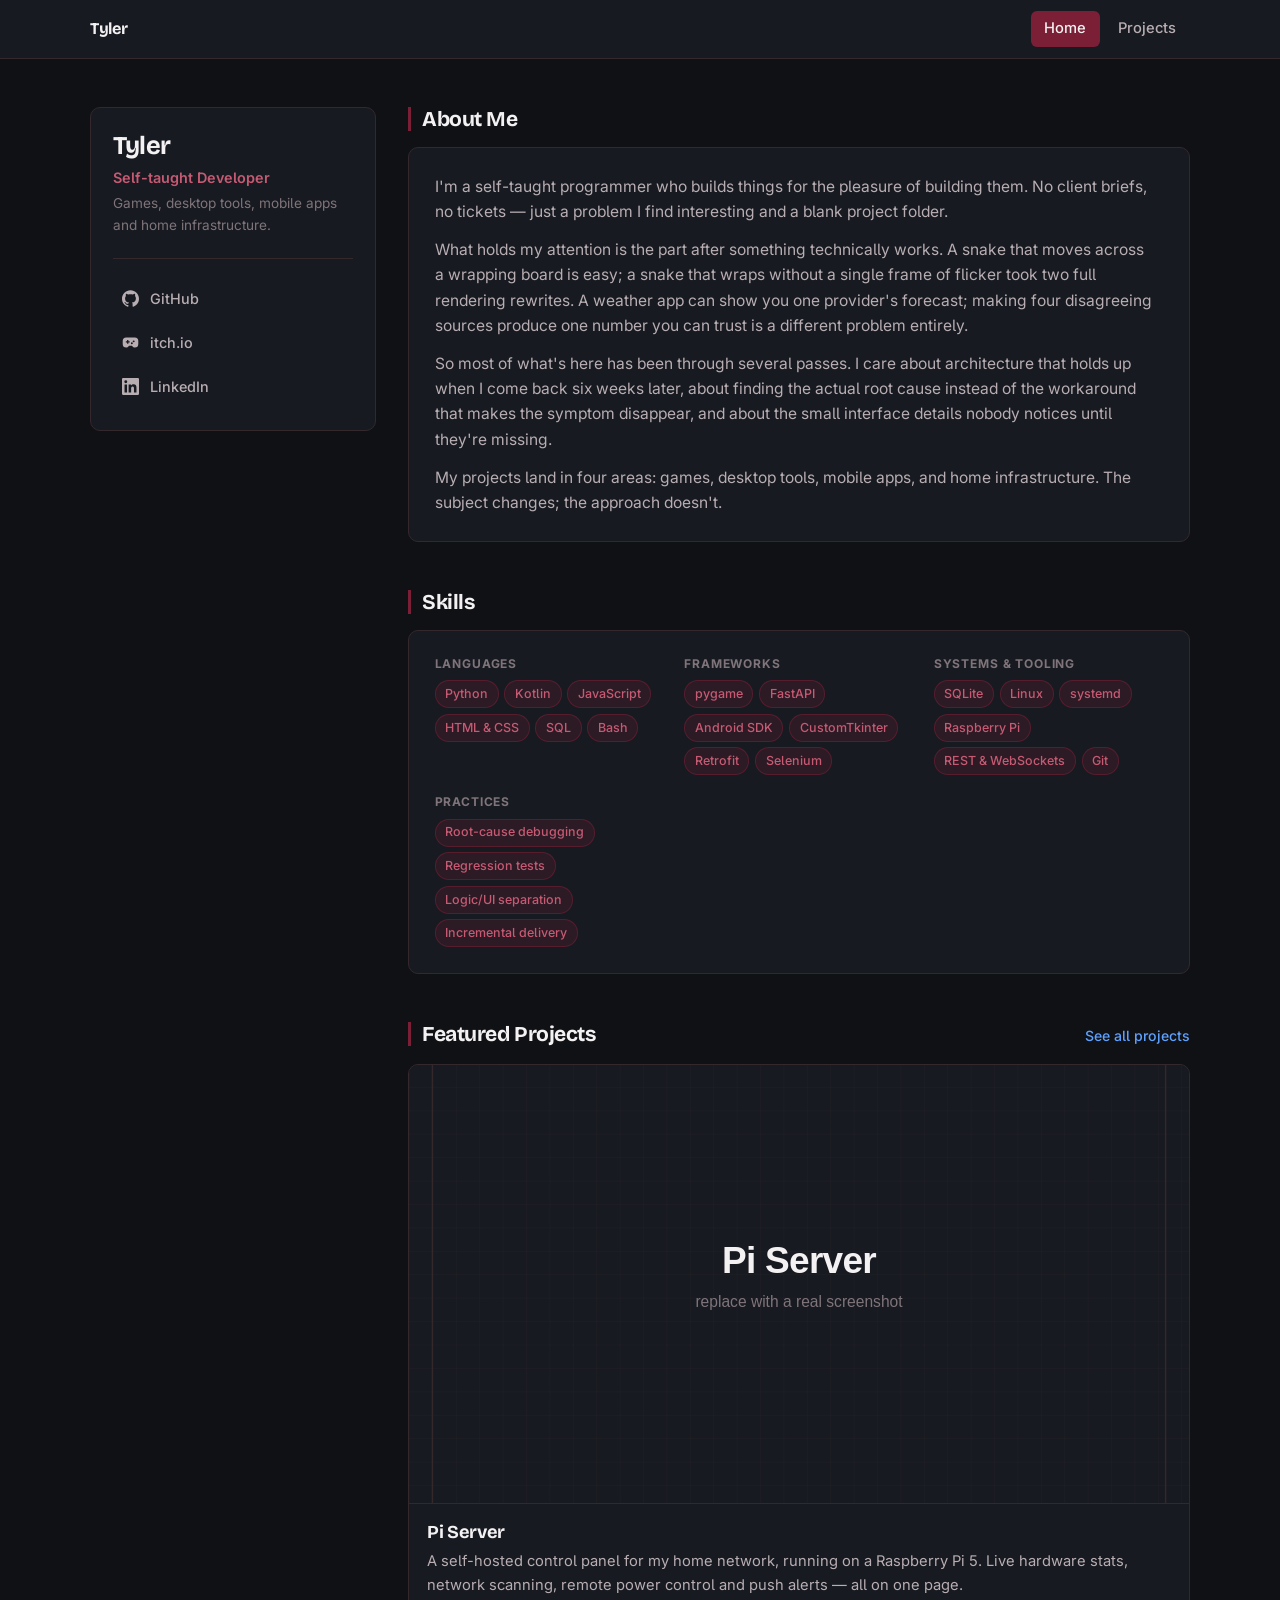
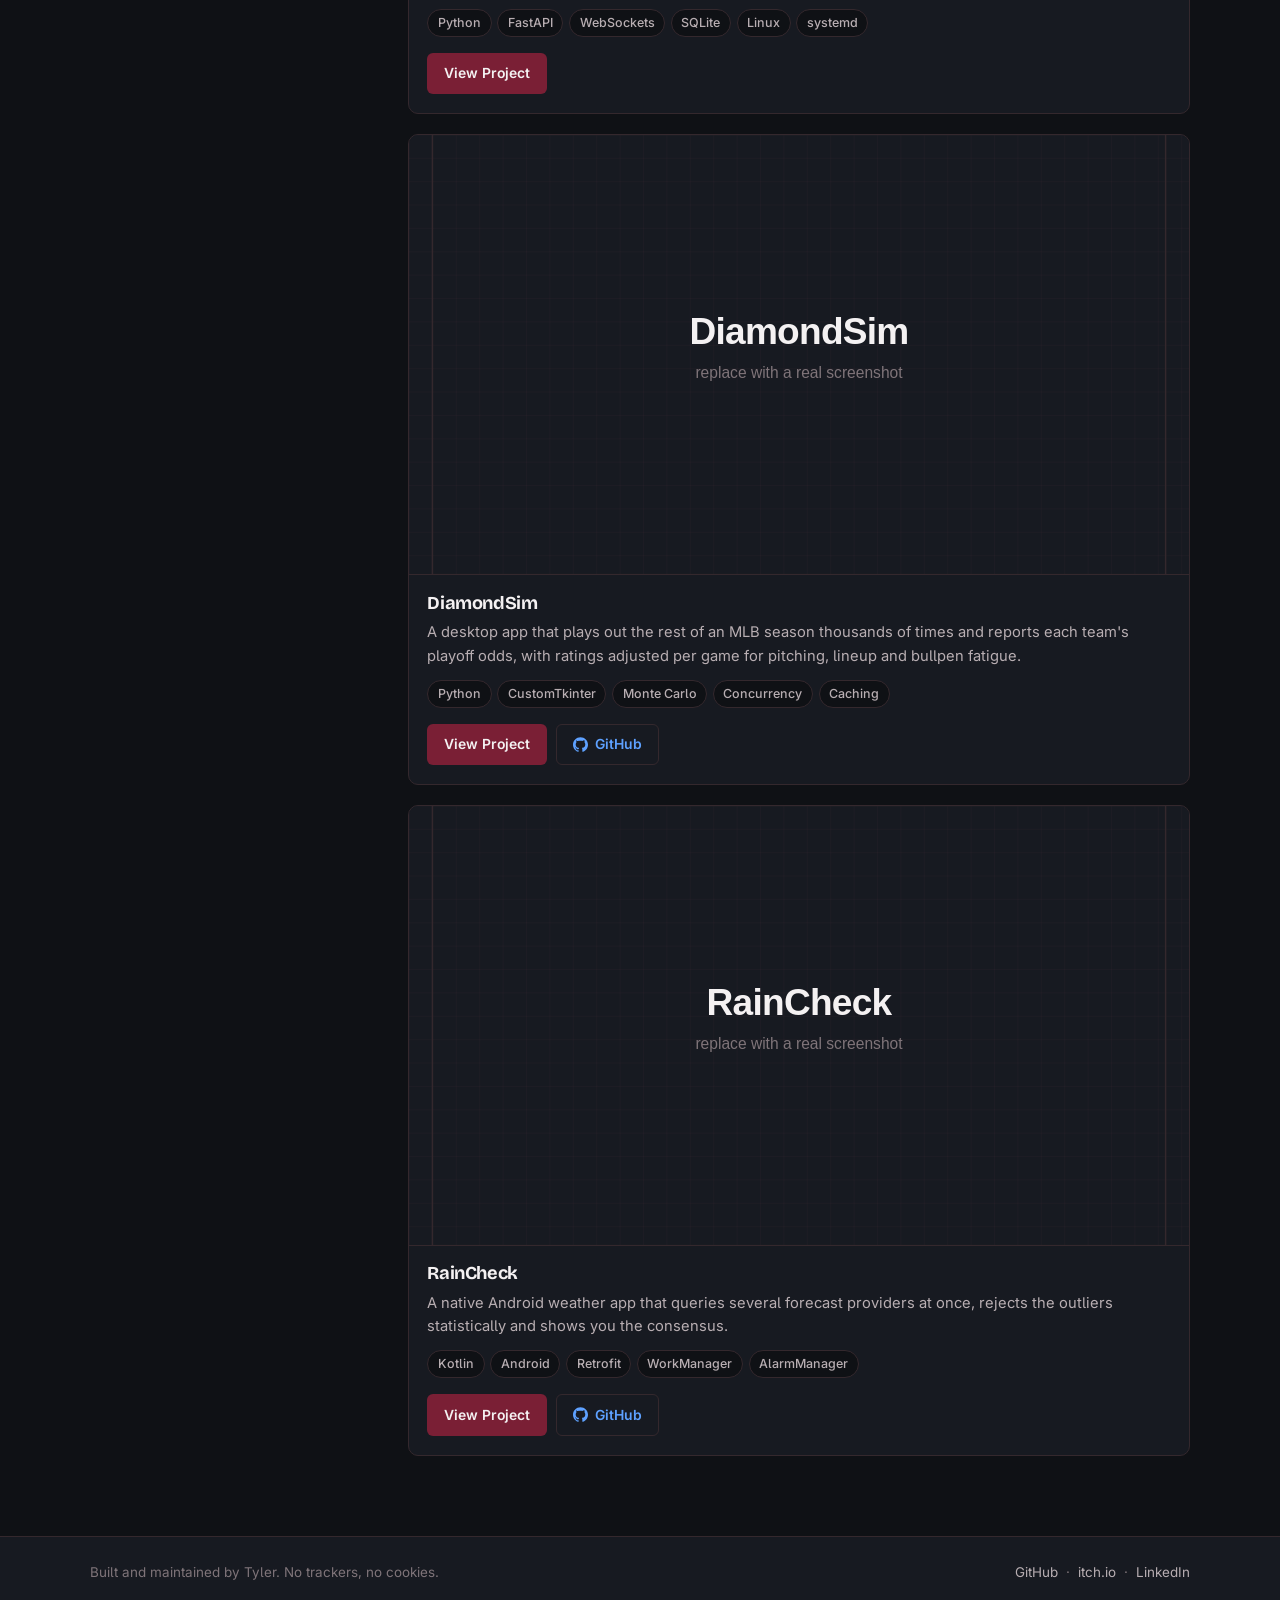
==== index.html @ 24ee12be "Add files via upload" ====
<!DOCTYPE html>
<!-- GENERATED by build.py — edits here are overwritten when you re-run it.
     Change content in build.py, or delete build.py and edit these files directly. -->
<html lang="en">
<head>
<meta charset="utf-8">
<meta name="viewport" content="width=device-width, initial-scale=1">
<title>Tyler — Projects</title>
<meta name="description" content="Personal software projects: a roguelite game engine, an MLB season simulator, a multi-source Android weather app and a self-hosted home server dashboard.">
<meta name="color-scheme" content="dark">
<meta name="theme-color" content="#0f1115">
<meta property="og:title" content="Tyler — Projects">
<meta property="og:description" content="Personal software projects: a roguelite game engine, an MLB season simulator, a multi-source Android weather app and a self-hosted home server dashboard.">
<meta property="og:type" content="website">
<link rel="preconnect" href="https://fonts.googleapis.com">
<link rel="preconnect" href="https://fonts.gstatic.com" crossorigin>
<link href="https://fonts.googleapis.com/css2?family=Bricolage+Grotesque:opsz,wght@12..96,400..800&family=Inter:wght@400..700&display=swap" rel="stylesheet">
<link rel="stylesheet" href="assets/css/style.css">
</head>
<body>
<a class="skip" href="#main">Skip to content</a>
<header class="nav">
  <div class="shell nav__inner">
    <a class="nav__brand" href="index.html">Tyler</a>
    <nav aria-label="Primary">
      <ul class="nav__links">
        <li><a href="index.html" aria-current="page">Home</a></li>
        <li><a href="projects.html">Projects</a></li>
      </ul>
    </nav>
  </div>
</header>

<main id="main" class="page">
  <div class="shell layout">

    <aside class="sidebar">
      <h1 class="sidebar__name">Tyler</h1>
      <p class="sidebar__role">Self-taught Developer</p>
      <p class="sidebar__note">Games, desktop tools, mobile apps and home infrastructure.</p>
      <nav class="sidebar__links" aria-label="Elsewhere">
        <a href="https://github.com/USERNAME"><svg viewBox="0 0 24 24" aria-hidden="true"><path d="M12 .297c-6.63 0-12 5.373-12 12 0 5.303 3.438 9.8 8.205 11.385.6.113.82-.258.82-.577 0-.285-.01-1.04-.015-2.04-3.338.724-4.042-1.61-4.042-1.61C4.422 18.07 3.633 17.7 3.633 17.7c-1.087-.744.084-.729.084-.729 1.205.084 1.838 1.236 1.838 1.236 1.07 1.835 2.809 1.305 3.495.998.108-.776.417-1.305.76-1.605-2.665-.3-5.466-1.332-5.466-5.93 0-1.31.465-2.38 1.235-3.22-.135-.303-.54-1.523.105-3.176 0 0 1.005-.322 3.3 1.23.96-.267 1.98-.399 3-.405 1.02.006 2.04.138 3 .405 2.28-1.552 3.285-1.23 3.285-1.23.645 1.653.24 2.873.12 3.176.765.84 1.23 1.91 1.23 3.22 0 4.61-2.805 5.625-5.475 5.92.42.36.81 1.096.81 2.22 0 1.606-.015 2.896-.015 3.286 0 .315.21.69.825.57C20.565 22.092 24 17.592 24 12.297c0-6.627-5.373-12-12-12"/></svg>GitHub</a>
        <a href="https://USERNAME.itch.io"><svg viewBox="0 0 24 24" aria-hidden="true"><path d="M6 5h12a5 5 0 015 5v4a5 5 0 01-5 5h-.6a3 3 0 01-2.4-1.2L14 16.5h-4l-1 1.3A3 3 0 016.6 19H6a5 5 0 01-5-5v-4a5 5 0 015-5zm1.2 3.4v1.8H5.4v1.8h1.8v1.8H9v-1.8h1.8v-1.8H9V8.4H7.2zm9.3.6a1.4 1.4 0 100 2.8 1.4 1.4 0 000-2.8zm-2.6 2.8a1.4 1.4 0 100 2.8 1.4 1.4 0 000-2.8z"/></svg>itch.io</a>
        <a href="https://www.linkedin.com/in/USERNAME"><svg viewBox="0 0 24 24" aria-hidden="true"><path d="M20.447 20.452h-3.554v-5.569c0-1.328-.027-3.037-1.852-3.037-1.853 0-2.136 1.445-2.136 2.939v5.667H9.351V9h3.414v1.561h.046c.477-.9 1.637-1.85 3.37-1.85 3.601 0 4.267 2.37 4.267 5.455v6.286zM5.337 7.433a2.062 2.062 0 01-2.063-2.065 2.064 2.064 0 112.063 2.065zm1.782 13.019H3.555V9h3.564v11.452zM22.225 0H1.771C.792 0 0 .774 0 1.729v20.542C0 23.227.792 24 1.771 24h20.451C23.2 24 24 23.227 24 22.271V1.729C24 .774 23.2 0 22.225 0z"/></svg>LinkedIn</a>
      </nav>
    </aside>

    <div>

      <section class="section">
        <div class="section__head"><h2 class="section__title">About Me</h2></div>
        <div class="panel">
          <p>I'm a self-taught programmer who builds things for the pleasure of building them. No client briefs, no tickets — just a problem I find interesting and a blank project folder.</p>
          <p>What holds my attention is the part after something technically works. A snake that moves across a wrapping board is easy; a snake that wraps without a single frame of flicker took two full rendering rewrites. A weather app can show you one provider's forecast; making four disagreeing sources produce one number you can trust is a different problem entirely.</p>
          <p>So most of what's here has been through several passes. I care about architecture that holds up when I come back six weeks later, about finding the actual root cause instead of the workaround that makes the symptom disappear, and about the small interface details nobody notices until they're missing.</p>
          <p>My projects land in four areas: games, desktop tools, mobile apps, and home infrastructure. The subject changes; the approach doesn't.</p>
        </div>
      </section>

      <section class="section">
        <div class="section__head"><h2 class="section__title">Skills</h2></div>
        <div class="panel">
          <div class="skills">
            <div>
              <h3>Languages</h3>
              <ul class="tags"><li>Python</li><li>Kotlin</li><li>JavaScript</li><li>HTML &amp; CSS</li><li>SQL</li><li>Bash</li></ul>
            </div>
            <div>
              <h3>Frameworks</h3>
              <ul class="tags"><li>pygame</li><li>FastAPI</li><li>Android SDK</li><li>CustomTkinter</li><li>Retrofit</li><li>Selenium</li></ul>
            </div>
            <div>
              <h3>Systems &amp; Tooling</h3>
              <ul class="tags"><li>SQLite</li><li>Linux</li><li>systemd</li><li>Raspberry Pi</li><li>REST &amp; WebSockets</li><li>Git</li></ul>
            </div>
            <div>
              <h3>Practices</h3>
              <ul class="tags"><li>Root-cause debugging</li><li>Regression tests</li><li>Logic/UI separation</li><li>Incremental delivery</li></ul>
            </div>
          </div>
        </div>
      </section>

      <section class="section">
        <div class="section__head">
          <h2 class="section__title">Featured Projects</h2>
          <a class="section__link" href="projects.html">See all projects</a>
        </div>
        <div class="cardstack">
        <article class="card">
          <a class="card__media" href="projects/pi-server.html" tabindex="-1" aria-hidden="true"><img src="assets/img/pi-server.svg" alt=""></a>
          <div class="card__body">
            <h3 class="card__title"><a href="projects/pi-server.html">Pi Server</a></h3>
            <p class="card__desc">A self-hosted control panel for my home network, running on a Raspberry Pi 5. Live hardware stats, network scanning, remote power control and push alerts — all on one page.</p>
            <ul class="tags tags--plain"><li>Python</li><li>FastAPI</li><li>WebSockets</li><li>SQLite</li><li>Linux</li><li>systemd</li></ul>
            <div class="actions"><a class="btn btn--primary" href="projects/pi-server.html">View Project</a></div>
          </div>
        </article>
        <article class="card">
          <a class="card__media" href="projects/diamondsim.html" tabindex="-1" aria-hidden="true"><img src="assets/img/diamondsim.svg" alt=""></a>
          <div class="card__body">
            <h3 class="card__title"><a href="projects/diamondsim.html">DiamondSim</a></h3>
            <p class="card__desc">A desktop app that plays out the rest of an MLB season thousands of times and reports each team's playoff odds, with ratings adjusted per game for pitching, lineup and bullpen fatigue.</p>
            <ul class="tags tags--plain"><li>Python</li><li>CustomTkinter</li><li>Monte Carlo</li><li>Concurrency</li><li>Caching</li></ul>
            <div class="actions"><a class="btn btn--primary" href="projects/diamondsim.html">View Project</a><a class="btn btn--ghost" href="https://github.com/USERNAME/diamondsim"><svg viewBox="0 0 24 24" aria-hidden="true"><path d="M12 .297c-6.63 0-12 5.373-12 12 0 5.303 3.438 9.8 8.205 11.385.6.113.82-.258.82-.577 0-.285-.01-1.04-.015-2.04-3.338.724-4.042-1.61-4.042-1.61C4.422 18.07 3.633 17.7 3.633 17.7c-1.087-.744.084-.729.084-.729 1.205.084 1.838 1.236 1.838 1.236 1.07 1.835 2.809 1.305 3.495.998.108-.776.417-1.305.76-1.605-2.665-.3-5.466-1.332-5.466-5.93 0-1.31.465-2.38 1.235-3.22-.135-.303-.54-1.523.105-3.176 0 0 1.005-.322 3.3 1.23.96-.267 1.98-.399 3-.405 1.02.006 2.04.138 3 .405 2.28-1.552 3.285-1.23 3.285-1.23.645 1.653.24 2.873.12 3.176.765.84 1.23 1.91 1.23 3.22 0 4.61-2.805 5.625-5.475 5.92.42.36.81 1.096.81 2.22 0 1.606-.015 2.896-.015 3.286 0 .315.21.69.825.57C20.565 22.092 24 17.592 24 12.297c0-6.627-5.373-12-12-12"/></svg>GitHub</a></div>
          </div>
        </article>
        <article class="card">
          <a class="card__media" href="projects/raincheck.html" tabindex="-1" aria-hidden="true"><img src="assets/img/raincheck.svg" alt=""></a>
          <div class="card__body">
            <h3 class="card__title"><a href="projects/raincheck.html">RainCheck</a></h3>
            <p class="card__desc">A native Android weather app that queries several forecast providers at once, rejects the outliers statistically and shows you the consensus.</p>
            <ul class="tags tags--plain"><li>Kotlin</li><li>Android</li><li>Retrofit</li><li>WorkManager</li><li>AlarmManager</li></ul>
            <div class="actions"><a class="btn btn--primary" href="projects/raincheck.html">View Project</a><a class="btn btn--ghost" href="https://github.com/USERNAME/raincheck"><svg viewBox="0 0 24 24" aria-hidden="true"><path d="M12 .297c-6.63 0-12 5.373-12 12 0 5.303 3.438 9.8 8.205 11.385.6.113.82-.258.82-.577 0-.285-.01-1.04-.015-2.04-3.338.724-4.042-1.61-4.042-1.61C4.422 18.07 3.633 17.7 3.633 17.7c-1.087-.744.084-.729.084-.729 1.205.084 1.838 1.236 1.838 1.236 1.07 1.835 2.809 1.305 3.495.998.108-.776.417-1.305.76-1.605-2.665-.3-5.466-1.332-5.466-5.93 0-1.31.465-2.38 1.235-3.22-.135-.303-.54-1.523.105-3.176 0 0 1.005-.322 3.3 1.23.96-.267 1.98-.399 3-.405 1.02.006 2.04.138 3 .405 2.28-1.552 3.285-1.23 3.285-1.23.645 1.653.24 2.873.12 3.176.765.84 1.23 1.91 1.23 3.22 0 4.61-2.805 5.625-5.475 5.92.42.36.81 1.096.81 2.22 0 1.606-.015 2.896-.015 3.286 0 .315.21.69.825.57C20.565 22.092 24 17.592 24 12.297c0-6.627-5.373-12-12-12"/></svg>GitHub</a></div>
          </div>
        </article>
        </div>
      </section>

    </div>
  </div>
</main>

<footer class="footer">
  <div class="shell footer__inner">
    <span>Built and maintained by Tyler. No trackers, no cookies.</span>
    <span><a href="https://github.com/USERNAME">GitHub</a> &nbsp;·&nbsp; <a href="https://USERNAME.itch.io">itch.io</a> &nbsp;·&nbsp; <a href="https://www.linkedin.com/in/USERNAME">LinkedIn</a></span>
  </div>
</footer>

</body>
</html>
---- assets/css/style.css ----
/* ============================================================
   Portfolio — dark theme
   Palette is fixed; every colour is a token below.
   ============================================================ */

:root {
  /* Surfaces */
  --bg:            #0f1115;
  --surface:       #171a21;
  --surface-hover: #211a1d;
  --border:        #34282d;

  /* Text */
  --text:          #f4f1f2;
  --text-2:        #b8aeb2;
  --text-muted:    #7f7479;

  /* Maroon — primary identity */
  --accent:        #7a1f35;
  --accent-hover:  #9a2945;
  --accent-light:  #c65a73;

  /* Blue — external links and secondary actions */
  --link:          #5ea1ff;
  --link-hover:    #7cb3ff;

  /* Rhythm */
  --radius:   10px;
  --radius-s: 6px;
  --shell:    1180px;
  --gutter:   clamp(1.1rem, 3.5vw, 2.5rem);
  --nav-h:    58px;

  --sans: "Inter", system-ui, -apple-system, "Segoe UI", sans-serif;
  --display: "Bricolage Grotesque", var(--sans);
}

/* ---------- Reset ---------- */
*, *::before, *::after { box-sizing: border-box; }
html { -webkit-text-size-adjust: 100%; scroll-behavior: smooth; }
body, h1, h2, h3, h4, p, ul, ol, dl, dd, figure { margin: 0; }
ul, ol { padding: 0; list-style: none; }
img, svg { display: block; max-width: 100%; }
a { color: inherit; text-decoration: none; }

@media (prefers-reduced-motion: reduce) {
  html { scroll-behavior: auto; }
  *, *::before, *::after {
    animation-duration: .001ms !important;
    transition-duration: .001ms !important;
  }
}

/* ---------- Base ---------- */
body {
  background: var(--bg);
  color: var(--text);
  font-family: var(--sans);
  font-size: 0.975rem;
  line-height: 1.62;
  font-feature-settings: "cv05", "ss01";
  -webkit-font-smoothing: antialiased;
}

h1, h2, h3, h4 {
  font-family: var(--display);
  font-weight: 700;
  line-height: 1.15;
  letter-spacing: -0.022em;
}

p { color: var(--text-2); }
strong { color: var(--text); font-weight: 600; }

code {
  font-family: ui-monospace, "SFMono-Regular", Menlo, monospace;
  font-size: 0.88em;
  color: var(--accent-light);
  background: var(--surface);
  border: 1px solid var(--border);
  border-radius: 4px;
  padding: 0.05em 0.35em;
}

:focus-visible {
  outline: 2px solid var(--link);
  outline-offset: 2px;
  border-radius: 3px;
}

.shell {
  width: 100%;
  max-width: var(--shell);
  margin-inline: auto;
  padding-inline: var(--gutter);
}

.skip {
  position: absolute;
  left: -9999px;
  background: var(--accent);
  color: var(--text);
  padding: .6rem 1rem;
  z-index: 100;
}
.skip:focus { left: .5rem; top: .5rem; }

/* ---------- Navbar ---------- */
.nav {
  position: sticky;
  top: 0;
  z-index: 40;
  background: var(--surface);
  border-bottom: 1px solid var(--border);
}
.nav__inner {
  display: flex;
  align-items: center;
  justify-content: space-between;
  gap: 1.5rem;
  min-height: var(--nav-h);
}
.nav__brand {
  font-family: var(--display);
  font-weight: 700;
  font-size: 1.02rem;
  letter-spacing: -0.02em;
}
.nav__brand:hover { color: var(--accent-light); }
.nav__links { display: flex; gap: .3rem; }
.nav__links a {
  display: block;
  padding: .4rem .85rem;
  border-radius: var(--radius-s);
  font-size: .92rem;
  font-weight: 500;
  color: var(--text-2);
  transition: background .15s ease, color .15s ease;
}
.nav__links a:hover { background: var(--surface-hover); color: var(--text); }
.nav__links a[aria-current="page"] {
  background: var(--accent);
  color: var(--text);
}

/* ---------- Page frame ---------- */
.page { padding-block: clamp(1.75rem, 4vw, 3rem) clamp(3rem, 7vw, 5rem); }

.layout {
  display: grid;
  grid-template-columns: 286px minmax(0, 1fr);
  gap: clamp(1.25rem, 2.5vw, 2rem);
  align-items: start;
}
@media (max-width: 900px) {
  .layout { grid-template-columns: 1fr; }
}

/* ---------- Sidebar ---------- */
.sidebar {
  background: var(--surface);
  border: 1px solid var(--border);
  border-radius: var(--radius);
  padding: 1.5rem 1.35rem;
  position: sticky;
  top: calc(var(--nav-h) + 1.25rem);
}
@media (max-width: 900px) { .sidebar { position: static; } }

.sidebar__name {
  font-size: 1.6rem;
  line-height: 1.1;
  margin-bottom: .35rem;
}
.sidebar__role {
  font-size: .9rem;
  font-weight: 600;
  color: var(--accent-light);
  margin-bottom: .2rem;
}
.sidebar__note {
  font-size: .85rem;
  color: var(--text-muted);
}

.sidebar__links {
  margin-top: 1.35rem;
  padding-top: 1.25rem;
  border-top: 1px solid var(--border);
  display: grid;
  gap: .3rem;
}
.sidebar__links a {
  display: flex;
  align-items: center;
  gap: .65rem;
  padding: .5rem .6rem;
  border-radius: var(--radius-s);
  font-size: .9rem;
  font-weight: 500;
  color: var(--text-2);
  transition: background .15s ease, color .15s ease;
}
.sidebar__links a:hover { background: var(--surface-hover); color: var(--link-hover); }
.sidebar__links svg { width: 17px; height: 17px; flex: none; fill: currentColor; }

/* ---------- Sections ---------- */
.section + .section { margin-top: clamp(2rem, 4vw, 3rem); }

.section__head {
  display: flex;
  align-items: baseline;
  justify-content: space-between;
  gap: 1rem;
  flex-wrap: wrap;
  margin-bottom: 1rem;
}
.section__title {
  font-size: 1.32rem;
  padding-left: .7rem;
  border-left: 3px solid var(--accent);
}
.section__link {
  font-size: .88rem;
  font-weight: 500;
  color: var(--link);
}
.section__link:hover { color: var(--link-hover); }

.panel {
  background: var(--surface);
  border: 1px solid var(--border);
  border-radius: var(--radius);
  padding: clamp(1.15rem, 2.5vw, 1.6rem);
}
.panel p + p { margin-top: .8rem; }
.panel p { max-width: 72ch; }

/* ---------- Skills ---------- */
.skills {
  display: grid;
  gap: 1.25rem;
  grid-template-columns: repeat(auto-fit, minmax(190px, 1fr));
}
.skills h3 {
  font-family: var(--sans);
  font-size: .75rem;
  font-weight: 700;
  letter-spacing: .07em;
  text-transform: uppercase;
  color: var(--text-muted);
  margin-bottom: .6rem;
}

.tags { display: flex; flex-wrap: wrap; gap: .35rem; }
.tags li {
  font-size: .78rem;
  font-weight: 500;
  color: var(--accent-light);
  background: color-mix(in srgb, var(--accent) 22%, transparent);
  border: 1px solid color-mix(in srgb, var(--accent) 55%, transparent);
  border-radius: 999px;
  padding: .18rem .6rem;
}
.tags--plain li {
  color: var(--text-2);
  background: var(--bg);
  border-color: var(--border);
}

/* ---------- Buttons ---------- */
.actions { display: flex; flex-wrap: wrap; gap: .55rem; }

.btn {
  display: inline-flex;
  align-items: center;
  gap: .45rem;
  font-size: .87rem;
  font-weight: 600;
  padding: .52rem 1rem;
  border-radius: var(--radius-s);
  border: 1px solid transparent;
  transition: background .15s ease, border-color .15s ease, color .15s ease;
}
.btn svg { width: 15px; height: 15px; fill: currentColor; }

.btn--primary { background: var(--accent); color: var(--text); }
.btn--primary:hover { background: var(--accent-hover); }

.btn--ghost {
  background: transparent;
  border-color: var(--border);
  color: var(--link);
}
.btn--ghost:hover { background: var(--surface-hover); border-color: var(--link); color: var(--link-hover); }

/* ---------- Project cards ---------- */
.cardgrid {
  display: grid;
  grid-template-columns: repeat(2, minmax(0, 1fr));
  gap: clamp(.9rem, 2vw, 1.25rem);
}
@media (max-width: 760px) { .cardgrid { grid-template-columns: 1fr; } }

.cardstack { display: grid; gap: clamp(.9rem, 2vw, 1.25rem); }

.card {
  display: flex;
  flex-direction: column;
  background: var(--surface);
  border: 1px solid var(--border);
  border-radius: var(--radius);
  overflow: hidden;
  transition: background .15s ease, border-color .15s ease;
}
.card:hover { background: var(--surface-hover); border-color: var(--accent); }

.card__media { display: block; border-bottom: 1px solid var(--border); }
.card__media img {
  width: 100%;
  aspect-ratio: 16 / 9;
  object-fit: cover;
}

.card__body {
  padding: 1.1rem 1.15rem 1.2rem;
  display: flex;
  flex-direction: column;
  gap: .7rem;
  flex: 1;
}
.card__title { font-size: 1.14rem; }
.card__title a:hover { color: var(--accent-light); }
.card__desc { font-size: .92rem; margin: -.25rem 0 0; }
.card__body .actions { margin-top: auto; padding-top: .3rem; }

/* ---------- Project detail hero ---------- */
.hero {
  display: grid;
  grid-template-columns: minmax(0, 1.08fr) minmax(0, 1fr);
  gap: clamp(1.25rem, 3vw, 2.25rem);
  align-items: center;
  background: var(--surface);
  border: 1px solid var(--border);
  border-radius: var(--radius);
  padding: clamp(1rem, 2.5vw, 1.4rem);
}
@media (max-width: 860px) { .hero { grid-template-columns: 1fr; } }

.hero__media {
  border: 1px solid var(--border);
  border-radius: var(--radius-s);
  overflow: hidden;
  background: var(--bg);
}
.hero__media img { width: 100%; aspect-ratio: 16 / 10; object-fit: cover; }

.hero__title {
  font-size: clamp(1.9rem, 1.3rem + 2.2vw, 2.8rem);
  margin-bottom: .6rem;
}
.hero__desc { font-size: 1rem; max-width: 52ch; }
.hero__meta { display: grid; gap: .9rem; margin-top: 1.1rem; }

.backlink {
  display: inline-block;
  font-size: .87rem;
  font-weight: 500;
  color: var(--text-muted);
  margin-bottom: .9rem;
}
.backlink:hover { color: var(--accent-light); }

/* ---------- Detail body ---------- */
.detail { margin-top: clamp(2rem, 4vw, 3.25rem); display: grid; gap: clamp(1.5rem, 3vw, 2.25rem); }

.detail h2 { font-size: 1.3rem; margin-bottom: .85rem; padding-left: .7rem; border-left: 3px solid var(--accent); }
.detail h3 { font-size: 1.02rem; margin-bottom: .3rem; }
.detail p { max-width: 74ch; }

.bullets { display: grid; gap: .55rem; }
.bullets li {
  position: relative;
  padding-left: 1.15rem;
  color: var(--text-2);
  font-size: .94rem;
  max-width: 74ch;
}
.bullets li::before {
  content: "";
  position: absolute;
  left: 0;
  top: .68em;
  width: .45rem;
  height: 2px;
  background: var(--accent-light);
  border-radius: 2px;
}

.notes { display: grid; gap: 1.1rem; }
.notes > li {
  border-top: 1px solid var(--border);
  padding-top: 1.1rem;
}
.notes > li:first-child { border-top: 0; padding-top: 0; }
.notes p { font-size: .94rem; }
.notes p + p { margin-top: .55rem; }

/* Project info as a definition grid */
.info { display: grid; gap: 0; }
.info div {
  display: flex;
  justify-content: space-between;
  gap: 1rem;
  padding: .6rem 0;
  border-bottom: 1px solid var(--border);
  font-size: .89rem;
}
.info div:last-child { border-bottom: 0; }
.info dt { color: var(--text-muted); }
.info dd { margin: 0; color: var(--text); font-weight: 500; text-align: right; }

/* Gallery */
.gallery {
  display: grid;
  gap: .8rem;
  grid-template-columns: repeat(auto-fit, minmax(250px, 1fr));
}
.gallery figure {
  background: var(--surface);
  border: 1px solid var(--border);
  border-radius: var(--radius-s);
  overflow: hidden;
}
.gallery img { width: 100%; aspect-ratio: 16 / 10; object-fit: cover; }
.gallery figcaption {
  font-size: .78rem;
  color: var(--text-muted);
  padding: .5rem .7rem;
  border-top: 1px solid var(--border);
}

/* ---------- Page intro (projects index) ---------- */
.intro { margin-bottom: clamp(1.5rem, 3vw, 2.25rem); }
.intro h1 { font-size: clamp(1.9rem, 1.4rem + 2vw, 2.6rem); margin-bottom: .5rem; }
.intro p { max-width: 62ch; }

/* ---------- Footer ---------- */
.footer {
  border-top: 1px solid var(--border);
  background: var(--surface);
  padding-block: 1.6rem;
}
.footer__inner {
  display: flex;
  flex-wrap: wrap;
  gap: .5rem 1.5rem;
  justify-content: space-between;
  font-size: .84rem;
  color: var(--text-muted);
}
.footer a { color: var(--text-2); }
.footer a:hover { color: var(--link-hover); }
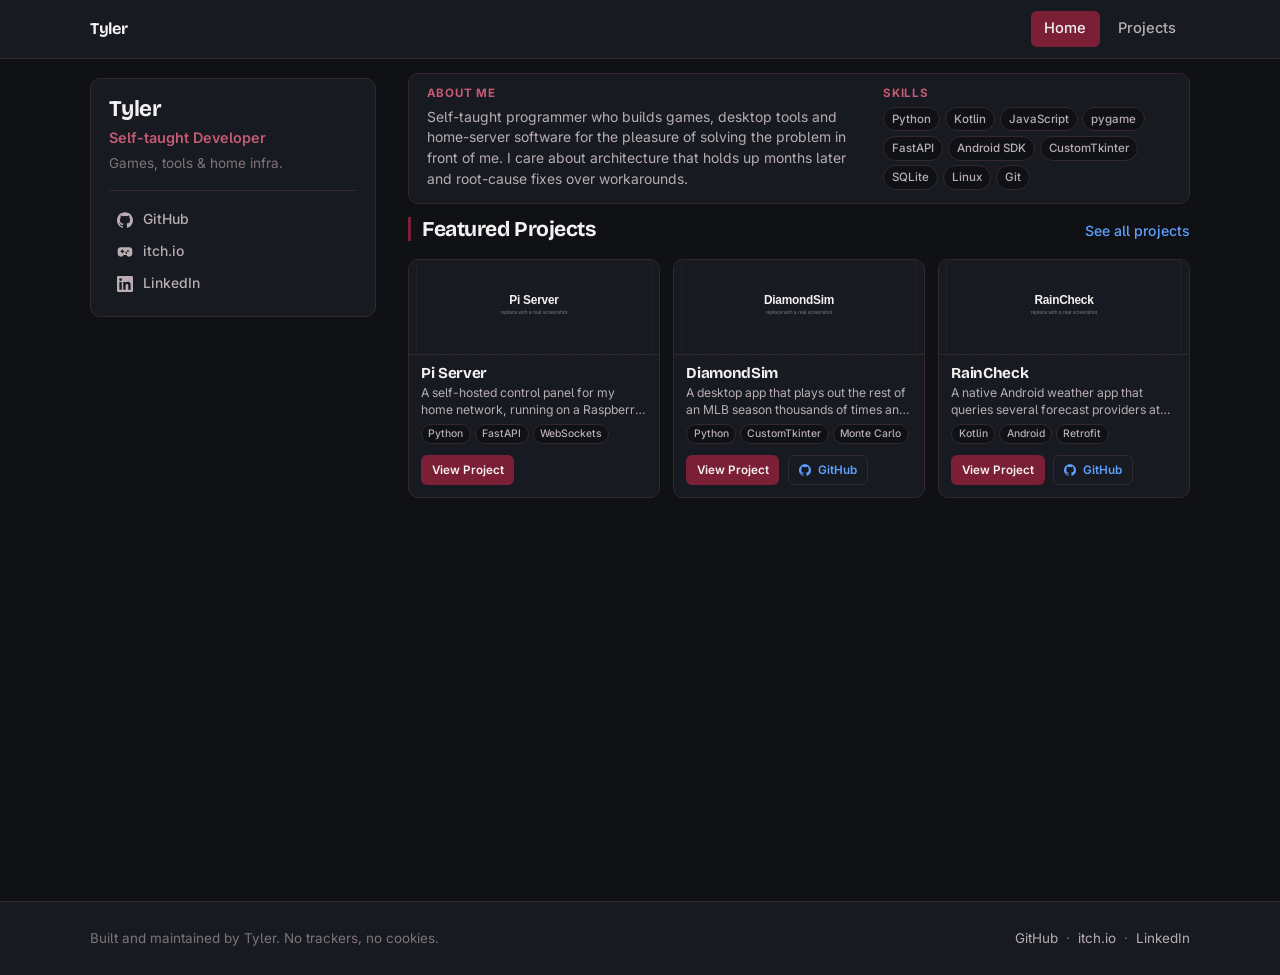
==== commit 546dd3a6: "Add files via upload" ====
--- a/index.html
+++ b/index.html
@@ -31,87 +31,66 @@
   </div>
 </header>
 
-<main id="main" class="page">
+<main id="main" class="page page--fit">
   <div class="shell layout">
 
     <aside class="sidebar">
       <h1 class="sidebar__name">Tyler</h1>
       <p class="sidebar__role">Self-taught Developer</p>
-      <p class="sidebar__note">Games, desktop tools, mobile apps and home infrastructure.</p>
+      <p class="sidebar__note">Games, tools & home infra.</p>
       <nav class="sidebar__links" aria-label="Elsewhere">
-        <a href="https://github.com/USERNAME"><svg viewBox="0 0 24 24" aria-hidden="true"><path d="M12 .297c-6.63 0-12 5.373-12 12 0 5.303 3.438 9.8 8.205 11.385.6.113.82-.258.82-.577 0-.285-.01-1.04-.015-2.04-3.338.724-4.042-1.61-4.042-1.61C4.422 18.07 3.633 17.7 3.633 17.7c-1.087-.744.084-.729.084-.729 1.205.084 1.838 1.236 1.838 1.236 1.07 1.835 2.809 1.305 3.495.998.108-.776.417-1.305.76-1.605-2.665-.3-5.466-1.332-5.466-5.93 0-1.31.465-2.38 1.235-3.22-.135-.303-.54-1.523.105-3.176 0 0 1.005-.322 3.3 1.23.96-.267 1.98-.399 3-.405 1.02.006 2.04.138 3 .405 2.28-1.552 3.285-1.23 3.285-1.23.645 1.653.24 2.873.12 3.176.765.84 1.23 1.91 1.23 3.22 0 4.61-2.805 5.625-5.475 5.92.42.36.81 1.096.81 2.22 0 1.606-.015 2.896-.015 3.286 0 .315.21.69.825.57C20.565 22.092 24 17.592 24 12.297c0-6.627-5.373-12-12-12"/></svg>GitHub</a>
-        <a href="https://USERNAME.itch.io"><svg viewBox="0 0 24 24" aria-hidden="true"><path d="M6 5h12a5 5 0 015 5v4a5 5 0 01-5 5h-.6a3 3 0 01-2.4-1.2L14 16.5h-4l-1 1.3A3 3 0 016.6 19H6a5 5 0 01-5-5v-4a5 5 0 015-5zm1.2 3.4v1.8H5.4v1.8h1.8v1.8H9v-1.8h1.8v-1.8H9V8.4H7.2zm9.3.6a1.4 1.4 0 100 2.8 1.4 1.4 0 000-2.8zm-2.6 2.8a1.4 1.4 0 100 2.8 1.4 1.4 0 000-2.8z"/></svg>itch.io</a>
-        <a href="https://www.linkedin.com/in/USERNAME"><svg viewBox="0 0 24 24" aria-hidden="true"><path d="M20.447 20.452h-3.554v-5.569c0-1.328-.027-3.037-1.852-3.037-1.853 0-2.136 1.445-2.136 2.939v5.667H9.351V9h3.414v1.561h.046c.477-.9 1.637-1.85 3.37-1.85 3.601 0 4.267 2.37 4.267 5.455v6.286zM5.337 7.433a2.062 2.062 0 01-2.063-2.065 2.064 2.064 0 112.063 2.065zm1.782 13.019H3.555V9h3.564v11.452zM22.225 0H1.771C.792 0 0 .774 0 1.729v20.542C0 23.227.792 24 1.771 24h20.451C23.2 24 24 23.227 24 22.271V1.729C24 .774 23.2 0 22.225 0z"/></svg>LinkedIn</a>
+        <a href="https://github.com/USERNAME"><svg width="16" height="16" viewBox="0 0 24 24" aria-hidden="true"><path d="M12 .297c-6.63 0-12 5.373-12 12 0 5.303 3.438 9.8 8.205 11.385.6.113.82-.258.82-.577 0-.285-.01-1.04-.015-2.04-3.338.724-4.042-1.61-4.042-1.61C4.422 18.07 3.633 17.7 3.633 17.7c-1.087-.744.084-.729.084-.729 1.205.084 1.838 1.236 1.838 1.236 1.07 1.835 2.809 1.305 3.495.998.108-.776.417-1.305.76-1.605-2.665-.3-5.466-1.332-5.466-5.93 0-1.31.465-2.38 1.235-3.22-.135-.303-.54-1.523.105-3.176 0 0 1.005-.322 3.3 1.23.96-.267 1.98-.399 3-.405 1.02.006 2.04.138 3 .405 2.28-1.552 3.285-1.23 3.285-1.23.645 1.653.24 2.873.12 3.176.765.84 1.23 1.91 1.23 3.22 0 4.61-2.805 5.625-5.475 5.92.42.36.81 1.096.81 2.22 0 1.606-.015 2.896-.015 3.286 0 .315.21.69.825.57C20.565 22.092 24 17.592 24 12.297c0-6.627-5.373-12-12-12"/></svg><span>GitHub</span></a>
+        <a href="https://USERNAME.itch.io"><svg width="16" height="16" viewBox="0 0 24 24" aria-hidden="true"><path d="M6 5h12a5 5 0 015 5v4a5 5 0 01-5 5h-.6a3 3 0 01-2.4-1.2L14 16.5h-4l-1 1.3A3 3 0 016.6 19H6a5 5 0 01-5-5v-4a5 5 0 015-5zm1.2 3.4v1.8H5.4v1.8h1.8v1.8H9v-1.8h1.8v-1.8H9V8.4H7.2zm9.3.6a1.4 1.4 0 100 2.8 1.4 1.4 0 000-2.8zm-2.6 2.8a1.4 1.4 0 100 2.8 1.4 1.4 0 000-2.8z"/></svg><span>itch.io</span></a>
+        <a href="https://www.linkedin.com/in/USERNAME"><svg width="16" height="16" viewBox="0 0 24 24" aria-hidden="true"><path d="M20.447 20.452h-3.554v-5.569c0-1.328-.027-3.037-1.852-3.037-1.853 0-2.136 1.445-2.136 2.939v5.667H9.351V9h3.414v1.561h.046c.477-.9 1.637-1.85 3.37-1.85 3.601 0 4.267 2.37 4.267 5.455v6.286zM5.337 7.433a2.062 2.062 0 01-2.063-2.065 2.064 2.064 0 112.063 2.065zm1.782 13.019H3.555V9h3.564v11.452zM22.225 0H1.771C.792 0 0 .774 0 1.729v20.542C0 23.227.792 24 1.771 24h20.451C23.2 24 24 23.227 24 22.271V1.729C24 .774 23.2 0 22.225 0z"/></svg><span>LinkedIn</span></a>
       </nav>
     </aside>
 
-    <div>
+    <div class="main-col">
 
-      <section class="section">
-        <div class="section__head"><h2 class="section__title">About Me</h2></div>
-        <div class="panel">
-          <p>I'm a self-taught programmer who builds things for the pleasure of building them. No client briefs, no tickets — just a problem I find interesting and a blank project folder.</p>
-          <p>What holds my attention is the part after something technically works. A snake that moves across a wrapping board is easy; a snake that wraps without a single frame of flicker took two full rendering rewrites. A weather app can show you one provider's forecast; making four disagreeing sources produce one number you can trust is a different problem entirely.</p>
-          <p>So most of what's here has been through several passes. I care about architecture that holds up when I come back six weeks later, about finding the actual root cause instead of the workaround that makes the symptom disappear, and about the small interface details nobody notices until they're missing.</p>
-          <p>My projects land in four areas: games, desktop tools, mobile apps, and home infrastructure. The subject changes; the approach doesn't.</p>
-        </div>
-      </section>
-
-      <section class="section">
-        <div class="section__head"><h2 class="section__title">Skills</h2></div>
-        <div class="panel">
-          <div class="skills">
-            <div>
-              <h3>Languages</h3>
-              <ul class="tags"><li>Python</li><li>Kotlin</li><li>JavaScript</li><li>HTML &amp; CSS</li><li>SQL</li><li>Bash</li></ul>
-            </div>
-            <div>
-              <h3>Frameworks</h3>
-              <ul class="tags"><li>pygame</li><li>FastAPI</li><li>Android SDK</li><li>CustomTkinter</li><li>Retrofit</li><li>Selenium</li></ul>
-            </div>
-            <div>
-              <h3>Systems &amp; Tooling</h3>
-              <ul class="tags"><li>SQLite</li><li>Linux</li><li>systemd</li><li>Raspberry Pi</li><li>REST &amp; WebSockets</li><li>Git</li></ul>
-            </div>
-            <div>
-              <h3>Practices</h3>
-              <ul class="tags"><li>Root-cause debugging</li><li>Regression tests</li><li>Logic/UI separation</li><li>Incremental delivery</li></ul>
-            </div>
+      <section class="section section--tight">
+        <div class="panel panel--tight duo">
+          <div class="duo__about">
+            <h2 class="minihead">About Me</h2>
+            <p>Self-taught programmer who builds games, desktop tools and home-server software for the pleasure of solving the problem in front of me. I care about architecture that holds up months later and root-cause fixes over workarounds.</p>
+          </div>
+          <div class="duo__skills">
+            <h2 class="minihead">Skills</h2>
+            <ul class="tags tags--plain"><li>Python</li><li>Kotlin</li><li>JavaScript</li><li>pygame</li><li>FastAPI</li><li>Android SDK</li><li>CustomTkinter</li><li>SQLite</li><li>Linux</li><li>Git</li></ul>
           </div>
         </div>
       </section>
 
-      <section class="section">
+      <section class="section section--tight">
         <div class="section__head">
           <h2 class="section__title">Featured Projects</h2>
           <a class="section__link" href="projects.html">See all projects</a>
         </div>
-        <div class="cardstack">
-        <article class="card">
+        <div class="cardrow-3">
+        <article class="card card--compact">
           <a class="card__media" href="projects/pi-server.html" tabindex="-1" aria-hidden="true"><img src="assets/img/pi-server.svg" alt=""></a>
           <div class="card__body">
             <h3 class="card__title"><a href="projects/pi-server.html">Pi Server</a></h3>
             <p class="card__desc">A self-hosted control panel for my home network, running on a Raspberry Pi 5. Live hardware stats, network scanning, remote power control and push alerts — all on one page.</p>
-            <ul class="tags tags--plain"><li>Python</li><li>FastAPI</li><li>WebSockets</li><li>SQLite</li><li>Linux</li><li>systemd</li></ul>
+            <ul class="tags tags--plain"><li>Python</li><li>FastAPI</li><li>WebSockets</li></ul>
             <div class="actions"><a class="btn btn--primary" href="projects/pi-server.html">View Project</a></div>
           </div>
         </article>
-        <article class="card">
+        <article class="card card--compact">
           <a class="card__media" href="projects/diamondsim.html" tabindex="-1" aria-hidden="true"><img src="assets/img/diamondsim.svg" alt=""></a>
           <div class="card__body">
             <h3 class="card__title"><a href="projects/diamondsim.html">DiamondSim</a></h3>
             <p class="card__desc">A desktop app that plays out the rest of an MLB season thousands of times and reports each team's playoff odds, with ratings adjusted per game for pitching, lineup and bullpen fatigue.</p>
-            <ul class="tags tags--plain"><li>Python</li><li>CustomTkinter</li><li>Monte Carlo</li><li>Concurrency</li><li>Caching</li></ul>
-            <div class="actions"><a class="btn btn--primary" href="projects/diamondsim.html">View Project</a><a class="btn btn--ghost" href="https://github.com/USERNAME/diamondsim"><svg viewBox="0 0 24 24" aria-hidden="true"><path d="M12 .297c-6.63 0-12 5.373-12 12 0 5.303 3.438 9.8 8.205 11.385.6.113.82-.258.82-.577 0-.285-.01-1.04-.015-2.04-3.338.724-4.042-1.61-4.042-1.61C4.422 18.07 3.633 17.7 3.633 17.7c-1.087-.744.084-.729.084-.729 1.205.084 1.838 1.236 1.838 1.236 1.07 1.835 2.809 1.305 3.495.998.108-.776.417-1.305.76-1.605-2.665-.3-5.466-1.332-5.466-5.93 0-1.31.465-2.38 1.235-3.22-.135-.303-.54-1.523.105-3.176 0 0 1.005-.322 3.3 1.23.96-.267 1.98-.399 3-.405 1.02.006 2.04.138 3 .405 2.28-1.552 3.285-1.23 3.285-1.23.645 1.653.24 2.873.12 3.176.765.84 1.23 1.91 1.23 3.22 0 4.61-2.805 5.625-5.475 5.92.42.36.81 1.096.81 2.22 0 1.606-.015 2.896-.015 3.286 0 .315.21.69.825.57C20.565 22.092 24 17.592 24 12.297c0-6.627-5.373-12-12-12"/></svg>GitHub</a></div>
+            <ul class="tags tags--plain"><li>Python</li><li>CustomTkinter</li><li>Monte Carlo</li></ul>
+            <div class="actions"><a class="btn btn--primary" href="projects/diamondsim.html">View Project</a><a class="btn btn--ghost" href="https://github.com/USERNAME/diamondsim"><svg width="16" height="16" viewBox="0 0 24 24" aria-hidden="true"><path d="M12 .297c-6.63 0-12 5.373-12 12 0 5.303 3.438 9.8 8.205 11.385.6.113.82-.258.82-.577 0-.285-.01-1.04-.015-2.04-3.338.724-4.042-1.61-4.042-1.61C4.422 18.07 3.633 17.7 3.633 17.7c-1.087-.744.084-.729.084-.729 1.205.084 1.838 1.236 1.838 1.236 1.07 1.835 2.809 1.305 3.495.998.108-.776.417-1.305.76-1.605-2.665-.3-5.466-1.332-5.466-5.93 0-1.31.465-2.38 1.235-3.22-.135-.303-.54-1.523.105-3.176 0 0 1.005-.322 3.3 1.23.96-.267 1.98-.399 3-.405 1.02.006 2.04.138 3 .405 2.28-1.552 3.285-1.23 3.285-1.23.645 1.653.24 2.873.12 3.176.765.84 1.23 1.91 1.23 3.22 0 4.61-2.805 5.625-5.475 5.92.42.36.81 1.096.81 2.22 0 1.606-.015 2.896-.015 3.286 0 .315.21.69.825.57C20.565 22.092 24 17.592 24 12.297c0-6.627-5.373-12-12-12"/></svg>GitHub</a></div>
           </div>
         </article>
-        <article class="card">
+        <article class="card card--compact">
           <a class="card__media" href="projects/raincheck.html" tabindex="-1" aria-hidden="true"><img src="assets/img/raincheck.svg" alt=""></a>
           <div class="card__body">
             <h3 class="card__title"><a href="projects/raincheck.html">RainCheck</a></h3>
             <p class="card__desc">A native Android weather app that queries several forecast providers at once, rejects the outliers statistically and shows you the consensus.</p>
-            <ul class="tags tags--plain"><li>Kotlin</li><li>Android</li><li>Retrofit</li><li>WorkManager</li><li>AlarmManager</li></ul>
-            <div class="actions"><a class="btn btn--primary" href="projects/raincheck.html">View Project</a><a class="btn btn--ghost" href="https://github.com/USERNAME/raincheck"><svg viewBox="0 0 24 24" aria-hidden="true"><path d="M12 .297c-6.63 0-12 5.373-12 12 0 5.303 3.438 9.8 8.205 11.385.6.113.82-.258.82-.577 0-.285-.01-1.04-.015-2.04-3.338.724-4.042-1.61-4.042-1.61C4.422 18.07 3.633 17.7 3.633 17.7c-1.087-.744.084-.729.084-.729 1.205.084 1.838 1.236 1.838 1.236 1.07 1.835 2.809 1.305 3.495.998.108-.776.417-1.305.76-1.605-2.665-.3-5.466-1.332-5.466-5.93 0-1.31.465-2.38 1.235-3.22-.135-.303-.54-1.523.105-3.176 0 0 1.005-.322 3.3 1.23.96-.267 1.98-.399 3-.405 1.02.006 2.04.138 3 .405 2.28-1.552 3.285-1.23 3.285-1.23.645 1.653.24 2.873.12 3.176.765.84 1.23 1.91 1.23 3.22 0 4.61-2.805 5.625-5.475 5.92.42.36.81 1.096.81 2.22 0 1.606-.015 2.896-.015 3.286 0 .315.21.69.825.57C20.565 22.092 24 17.592 24 12.297c0-6.627-5.373-12-12-12"/></svg>GitHub</a></div>
+            <ul class="tags tags--plain"><li>Kotlin</li><li>Android</li><li>Retrofit</li></ul>
+            <div class="actions"><a class="btn btn--primary" href="projects/raincheck.html">View Project</a><a class="btn btn--ghost" href="https://github.com/USERNAME/raincheck"><svg width="16" height="16" viewBox="0 0 24 24" aria-hidden="true"><path d="M12 .297c-6.63 0-12 5.373-12 12 0 5.303 3.438 9.8 8.205 11.385.6.113.82-.258.82-.577 0-.285-.01-1.04-.015-2.04-3.338.724-4.042-1.61-4.042-1.61C4.422 18.07 3.633 17.7 3.633 17.7c-1.087-.744.084-.729.084-.729 1.205.084 1.838 1.236 1.838 1.236 1.07 1.835 2.809 1.305 3.495.998.108-.776.417-1.305.76-1.605-2.665-.3-5.466-1.332-5.466-5.93 0-1.31.465-2.38 1.235-3.22-.135-.303-.54-1.523.105-3.176 0 0 1.005-.322 3.3 1.23.96-.267 1.98-.399 3-.405 1.02.006 2.04.138 3 .405 2.28-1.552 3.285-1.23 3.285-1.23.645 1.653.24 2.873.12 3.176.765.84 1.23 1.91 1.23 3.22 0 4.61-2.805 5.625-5.475 5.92.42.36.81 1.096.81 2.22 0 1.606-.015 2.896-.015 3.286 0 .315.21.69.825.57C20.565 22.092 24 17.592 24 12.297c0-6.627-5.373-12-12-12"/></svg>GitHub</a></div>
           </div>
         </article>
         </div>
--- a/assets/css/style.css
+++ b/assets/css/style.css
@@ -146,6 +146,17 @@
 /* ---------- Page frame ---------- */
 .page { padding-block: clamp(1.75rem, 4vw, 3rem) clamp(3rem, 7vw, 5rem); }
 
+/* Home page: sized to fit a standard laptop/desktop viewport with no scroll */
+.page--fit {
+  padding-block: .9rem 1.1rem;
+  min-height: calc(100vh - var(--nav-h));
+  display: flex;
+  align-items: flex-start;
+}
+.page--fit .shell { width: 100%; }
+.page--fit .sidebar { padding: 1.1rem 1.1rem; }
+.page--fit .sidebar__name { font-size: 1.4rem; margin-bottom: .25rem; }
+
 .layout {
   display: grid;
   grid-template-columns: 286px minmax(0, 1fr);
@@ -184,28 +195,40 @@
 }
 
 .sidebar__links {
-  margin-top: 1.35rem;
-  padding-top: 1.25rem;
+  margin-top: 1rem;
+  padding-top: .9rem;
   border-top: 1px solid var(--border);
   display: grid;
-  gap: .3rem;
+  gap: .2rem;
 }
 .sidebar__links a {
   display: flex;
   align-items: center;
-  gap: .65rem;
-  padding: .5rem .6rem;
+  gap: .6rem;
+  padding: .4rem .55rem;
   border-radius: var(--radius-s);
-  font-size: .9rem;
+  font-size: .87rem;
   font-weight: 500;
   color: var(--text-2);
   transition: background .15s ease, color .15s ease;
 }
 .sidebar__links a:hover { background: var(--surface-hover); color: var(--link-hover); }
-.sidebar__links svg { width: 17px; height: 17px; flex: none; fill: currentColor; }
+/* icons are sized in HTML (width/height attrs) as a fail-safe; this is belt-and-braces */
+.sidebar__links svg {
+  width: 16px;
+  height: 16px;
+  min-width: 16px;
+  max-width: 16px;
+  max-height: 16px;
+  flex: 0 0 16px;
+  fill: currentColor;
+  display: block;
+}
+.sidebar__links span { line-height: 1; }
 
 /* ---------- Sections ---------- */
 .section + .section { margin-top: clamp(2rem, 4vw, 3rem); }
+.section--tight + .section--tight { margin-top: .85rem; }
 
 .section__head {
   display: flex;
@@ -235,6 +258,30 @@
 }
 .panel p + p { margin-top: .8rem; }
 .panel p { max-width: 72ch; }
+
+.panel--tight { padding: .8rem 1.1rem; }
+.panel--tight p { font-size: .87rem; line-height: 1.48; max-width: 82ch; }
+
+/* About + Skills merged into one panel, side by side */
+.duo {
+  display: grid;
+  grid-template-columns: 1.5fr 1fr;
+  gap: 1.5rem;
+  align-items: start;
+}
+@media (max-width: 720px) { .duo { grid-template-columns: 1fr; } }
+
+.minihead {
+  font-family: var(--sans);
+  font-size: .72rem;
+  font-weight: 700;
+  letter-spacing: .07em;
+  text-transform: uppercase;
+  color: var(--accent-light);
+  margin-bottom: .4rem;
+}
+.duo__skills .tags { gap: .3rem; }
+.duo__skills .tags li { font-size: .72rem; padding: .12rem .5rem; }
 
 /* ---------- Skills ---------- */
 .skills {
@@ -282,7 +329,7 @@
   border: 1px solid transparent;
   transition: background .15s ease, border-color .15s ease, color .15s ease;
 }
-.btn svg { width: 15px; height: 15px; fill: currentColor; }
+.btn svg { width: 15px; height: 15px; min-width: 15px; max-width: 15px; max-height: 15px; flex: none; fill: currentColor; display: block; }
 
 .btn--primary { background: var(--accent); color: var(--text); }
 .btn--primary:hover { background: var(--accent-hover); }
@@ -303,6 +350,14 @@
 @media (max-width: 760px) { .cardgrid { grid-template-columns: 1fr; } }
 
 .cardstack { display: grid; gap: clamp(.9rem, 2vw, 1.25rem); }
+
+.cardrow-3 {
+  display: grid;
+  grid-template-columns: repeat(3, minmax(0, 1fr));
+  gap: .85rem;
+}
+@media (max-width: 900px) { .cardrow-3 { grid-template-columns: repeat(2, minmax(0, 1fr)); } }
+@media (max-width: 600px) { .cardrow-3 { grid-template-columns: 1fr; } }
 
 .card {
   display: flex;
@@ -333,6 +388,24 @@
 .card__title a:hover { color: var(--accent-light); }
 .card__desc { font-size: .92rem; margin: -.25rem 0 0; }
 .card__body .actions { margin-top: auto; padding-top: .3rem; }
+
+/* Compact variant — used for the 3-across featured row on the home page.
+   Deliberately short: this row has to fit on screen alongside everything else. */
+.card--compact .card__media img { aspect-ratio: 16 / 6; }
+.card--compact .card__body { padding: .65rem .75rem .75rem; gap: .35rem; }
+.card--compact .card__title { font-size: .95rem; }
+.card--compact .card__desc {
+  font-size: .76rem;
+  line-height: 1.4;
+  display: -webkit-box;
+  -webkit-line-clamp: 2;
+  -webkit-box-orient: vertical;
+  overflow: hidden;
+}
+.card--compact .tags { gap: .25rem; }
+.card--compact .tags li { font-size: .65rem; padding: .06rem .4rem; }
+.card--compact .btn { font-size: .73rem; padding: .3rem .6rem; }
+.card--compact .btn svg { width: 12px; height: 12px; min-width: 12px; max-width: 12px; max-height: 12px; }
 
 /* ---------- Project detail hero ---------- */
 .hero {
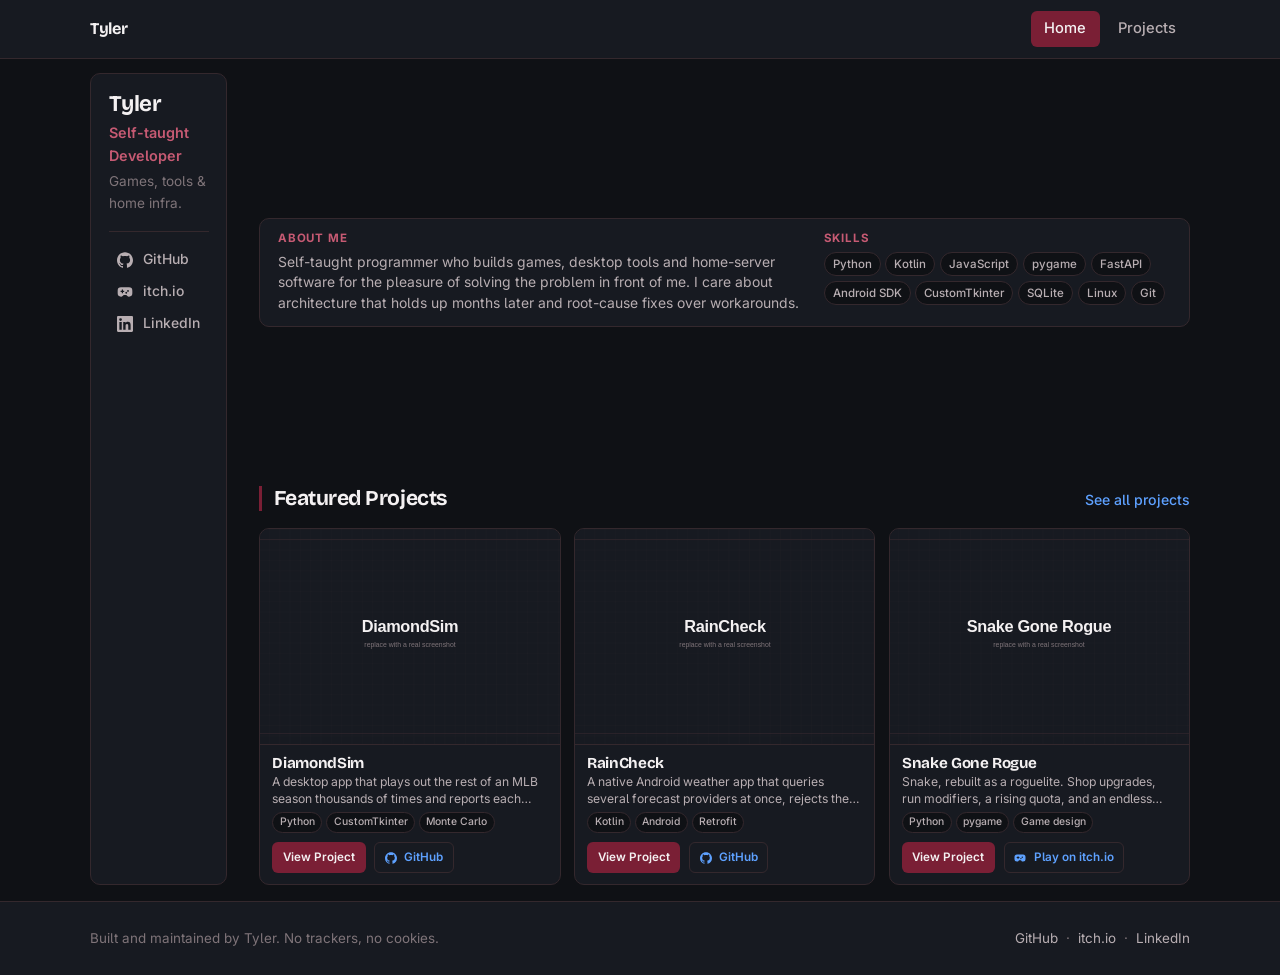
==== commit 2ac202f9: "Add files via upload" ====
--- a/index.html
+++ b/index.html
@@ -47,7 +47,7 @@
 
     <div class="main-col">
 
-      <section class="section section--tight">
+      <section class="half half--top">
         <div class="panel panel--tight duo">
           <div class="duo__about">
             <h2 class="minihead">About Me</h2>
@@ -60,21 +60,12 @@
         </div>
       </section>
 
-      <section class="section section--tight">
+      <section class="half half--bottom">
         <div class="section__head">
           <h2 class="section__title">Featured Projects</h2>
           <a class="section__link" href="projects.html">See all projects</a>
         </div>
         <div class="cardrow-3">
-        <article class="card card--compact">
-          <a class="card__media" href="projects/pi-server.html" tabindex="-1" aria-hidden="true"><img src="assets/img/pi-server.svg" alt=""></a>
-          <div class="card__body">
-            <h3 class="card__title"><a href="projects/pi-server.html">Pi Server</a></h3>
-            <p class="card__desc">A self-hosted control panel for my home network, running on a Raspberry Pi 5. Live hardware stats, network scanning, remote power control and push alerts — all on one page.</p>
-            <ul class="tags tags--plain"><li>Python</li><li>FastAPI</li><li>WebSockets</li></ul>
-            <div class="actions"><a class="btn btn--primary" href="projects/pi-server.html">View Project</a></div>
-          </div>
-        </article>
         <article class="card card--compact">
           <a class="card__media" href="projects/diamondsim.html" tabindex="-1" aria-hidden="true"><img src="assets/img/diamondsim.svg" alt=""></a>
           <div class="card__body">
@@ -93,6 +84,15 @@
             <div class="actions"><a class="btn btn--primary" href="projects/raincheck.html">View Project</a><a class="btn btn--ghost" href="https://github.com/USERNAME/raincheck"><svg width="16" height="16" viewBox="0 0 24 24" aria-hidden="true"><path d="M12 .297c-6.63 0-12 5.373-12 12 0 5.303 3.438 9.8 8.205 11.385.6.113.82-.258.82-.577 0-.285-.01-1.04-.015-2.04-3.338.724-4.042-1.61-4.042-1.61C4.422 18.07 3.633 17.7 3.633 17.7c-1.087-.744.084-.729.084-.729 1.205.084 1.838 1.236 1.838 1.236 1.07 1.835 2.809 1.305 3.495.998.108-.776.417-1.305.76-1.605-2.665-.3-5.466-1.332-5.466-5.93 0-1.31.465-2.38 1.235-3.22-.135-.303-.54-1.523.105-3.176 0 0 1.005-.322 3.3 1.23.96-.267 1.98-.399 3-.405 1.02.006 2.04.138 3 .405 2.28-1.552 3.285-1.23 3.285-1.23.645 1.653.24 2.873.12 3.176.765.84 1.23 1.91 1.23 3.22 0 4.61-2.805 5.625-5.475 5.92.42.36.81 1.096.81 2.22 0 1.606-.015 2.896-.015 3.286 0 .315.21.69.825.57C20.565 22.092 24 17.592 24 12.297c0-6.627-5.373-12-12-12"/></svg>GitHub</a></div>
           </div>
         </article>
+        <article class="card card--compact">
+          <a class="card__media" href="projects/snake-gone-rogue.html" tabindex="-1" aria-hidden="true"><img src="assets/img/snake-gone-rogue.svg" alt=""></a>
+          <div class="card__body">
+            <h3 class="card__title"><a href="projects/snake-gone-rogue.html">Snake Gone Rogue</a></h3>
+            <p class="card__desc">Snake, rebuilt as a roguelite. Shop upgrades, run modifiers, a rising quota, and an endless mode where the board wraps in both directions.</p>
+            <ul class="tags tags--plain"><li>Python</li><li>pygame</li><li>Game design</li></ul>
+            <div class="actions"><a class="btn btn--primary" href="projects/snake-gone-rogue.html">View Project</a><a class="btn btn--ghost" href="https://USERNAME.itch.io/snake-gone-rogue"><svg width="16" height="16" viewBox="0 0 24 24" aria-hidden="true"><path d="M6 5h12a5 5 0 015 5v4a5 5 0 01-5 5h-.6a3 3 0 01-2.4-1.2L14 16.5h-4l-1 1.3A3 3 0 016.6 19H6a5 5 0 01-5-5v-4a5 5 0 015-5zm1.2 3.4v1.8H5.4v1.8h1.8v1.8H9v-1.8h1.8v-1.8H9V8.4H7.2zm9.3.6a1.4 1.4 0 100 2.8 1.4 1.4 0 000-2.8zm-2.6 2.8a1.4 1.4 0 100 2.8 1.4 1.4 0 000-2.8z"/></svg>Play on itch.io</a></div>
+          </div>
+        </article>
         </div>
       </section>
 
--- a/assets/css/style.css
+++ b/assets/css/style.css
@@ -146,16 +146,36 @@
 /* ---------- Page frame ---------- */
 .page { padding-block: clamp(1.75rem, 4vw, 3rem) clamp(3rem, 7vw, 5rem); }
 
-/* Home page: sized to fit a standard laptop/desktop viewport with no scroll */
+/* Home page: sized to fit a standard laptop/desktop viewport with no scroll.
+   The main column is split into two equal halves — about/skills on top,
+   featured projects on the bottom — matching the requested layout. */
 .page--fit {
-  padding-block: .9rem 1.1rem;
-  min-height: calc(100vh - var(--nav-h));
-  display: flex;
-  align-items: flex-start;
-}
-.page--fit .shell { width: 100%; }
+  padding-block: .9rem 1rem;
+  height: calc(100vh - var(--nav-h));
+  box-sizing: border-box;
+  display: flex;
+}
+.page--fit .shell { width: 100%; height: 100%; display: flex; }
+.page--fit .layout { flex: 1; height: 100%; align-items: stretch; }
 .page--fit .sidebar { padding: 1.1rem 1.1rem; }
 .page--fit .sidebar__name { font-size: 1.4rem; margin-bottom: .25rem; }
+
+.main-col {
+  display: flex;
+  flex-direction: column;
+  height: 100%;
+  gap: .9rem;
+  min-height: 0;
+}
+
+.half {
+  flex: 1 1 50%;
+  min-height: 0;
+  display: flex;
+  flex-direction: column;
+}
+.half--top { justify-content: center; }
+.half--bottom .cardrow-3 { flex: 1; min-height: 0; }
 
 .layout {
   display: grid;
@@ -354,10 +374,13 @@
 .cardrow-3 {
   display: grid;
   grid-template-columns: repeat(3, minmax(0, 1fr));
+  grid-template-rows: 1fr;
+  align-items: stretch;
   gap: .85rem;
-}
-@media (max-width: 900px) { .cardrow-3 { grid-template-columns: repeat(2, minmax(0, 1fr)); } }
-@media (max-width: 600px) { .cardrow-3 { grid-template-columns: 1fr; } }
+  height: 100%;
+}
+@media (max-width: 760px) { .cardrow-3 { grid-template-columns: repeat(2, minmax(0, 1fr)); grid-template-rows: none; height: auto; } }
+@media (max-width: 480px) { .cardrow-3 { grid-template-columns: 1fr; } }
 
 .card {
   display: flex;
@@ -390,9 +413,12 @@
 .card__body .actions { margin-top: auto; padding-top: .3rem; }
 
 /* Compact variant — used for the 3-across featured row on the home page.
-   Deliberately short: this row has to fit on screen alongside everything else. */
-.card--compact .card__media img { aspect-ratio: 16 / 6; }
-.card--compact .card__body { padding: .65rem .75rem .75rem; gap: .35rem; }
+   The row fills the bottom half of the screen, so cards stretch to that
+   height rather than using a fixed aspect ratio. */
+.card--compact { height: 100%; }
+.card--compact .card__media { flex: 1 1 auto; min-height: 0; border-bottom: 1px solid var(--border); }
+.card--compact .card__media img { width: 100%; height: 100%; object-fit: cover; }
+.card--compact .card__body { flex: 0 0 auto; padding: .6rem .75rem .7rem; gap: .3rem; }
 .card--compact .card__title { font-size: .95rem; }
 .card--compact .card__desc {
   font-size: .76rem;
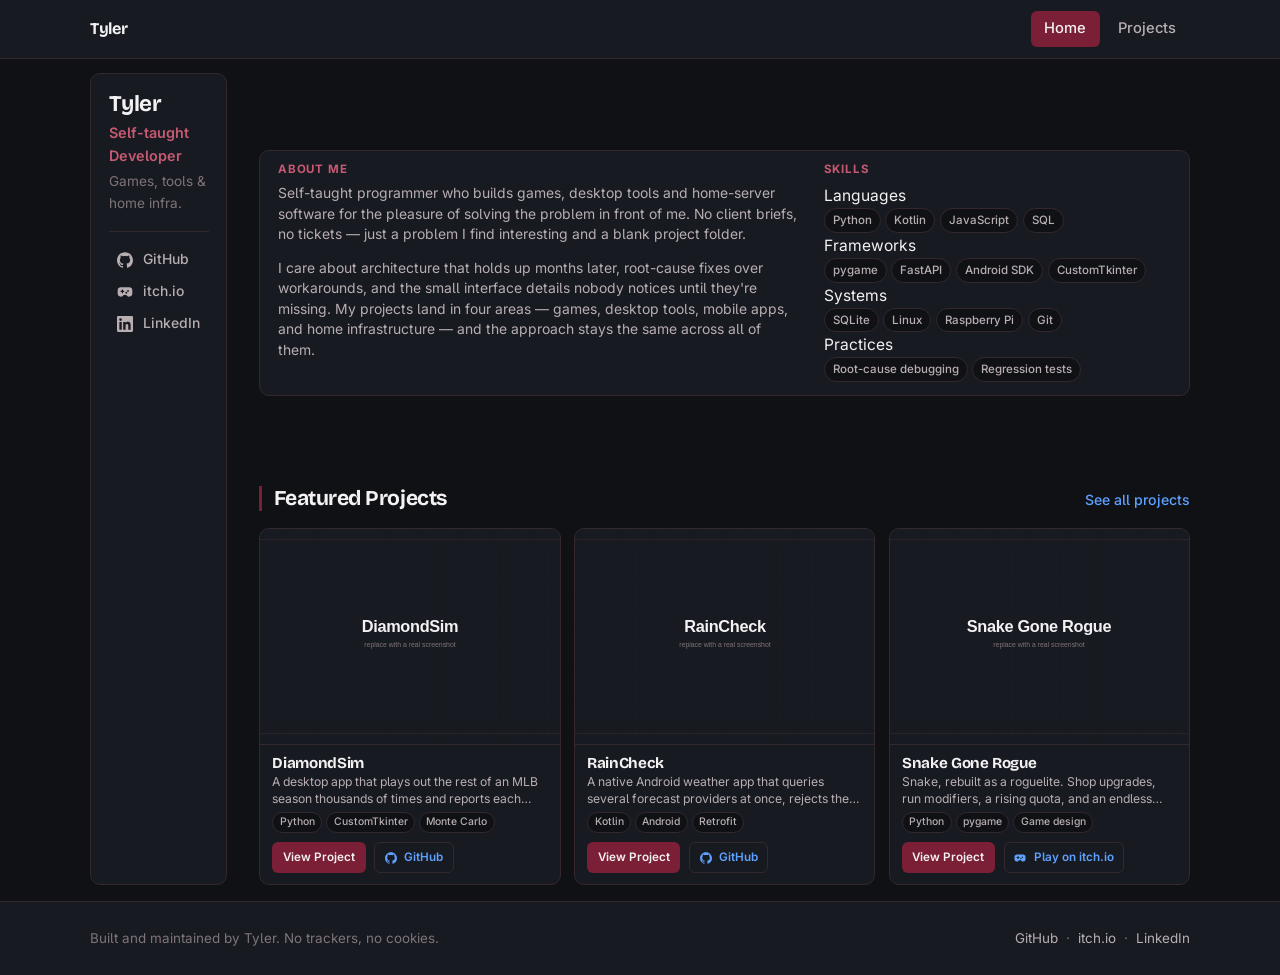
==== commit 8c5f9820: "Add files via upload" ====
--- a/index.html
+++ b/index.html
@@ -51,11 +51,17 @@
         <div class="panel panel--tight duo">
           <div class="duo__about">
             <h2 class="minihead">About Me</h2>
-            <p>Self-taught programmer who builds games, desktop tools and home-server software for the pleasure of solving the problem in front of me. I care about architecture that holds up months later and root-cause fixes over workarounds.</p>
+            <p>Self-taught programmer who builds games, desktop tools and home-server software for the pleasure of solving the problem in front of me. No client briefs, no tickets — just a problem I find interesting and a blank project folder.</p>
+            <p>I care about architecture that holds up months later, root-cause fixes over workarounds, and the small interface details nobody notices until they're missing. My projects land in four areas — games, desktop tools, mobile apps, and home infrastructure — and the approach stays the same across all of them.</p>
           </div>
           <div class="duo__skills">
             <h2 class="minihead">Skills</h2>
-            <ul class="tags tags--plain"><li>Python</li><li>Kotlin</li><li>JavaScript</li><li>pygame</li><li>FastAPI</li><li>Android SDK</li><li>CustomTkinter</li><li>SQLite</li><li>Linux</li><li>Git</li></ul>
+            <div class="skillrows">
+              <div class="skillrow"><span class="skillrow__label">Languages</span><ul class="tags tags--plain"><li>Python</li><li>Kotlin</li><li>JavaScript</li><li>SQL</li></ul></div>
+              <div class="skillrow"><span class="skillrow__label">Frameworks</span><ul class="tags tags--plain"><li>pygame</li><li>FastAPI</li><li>Android SDK</li><li>CustomTkinter</li></ul></div>
+              <div class="skillrow"><span class="skillrow__label">Systems</span><ul class="tags tags--plain"><li>SQLite</li><li>Linux</li><li>Raspberry Pi</li><li>Git</li></ul></div>
+              <div class="skillrow"><span class="skillrow__label">Practices</span><ul class="tags tags--plain"><li>Root-cause debugging</li><li>Regression tests</li></ul></div>
+            </div>
           </div>
         </div>
       </section>
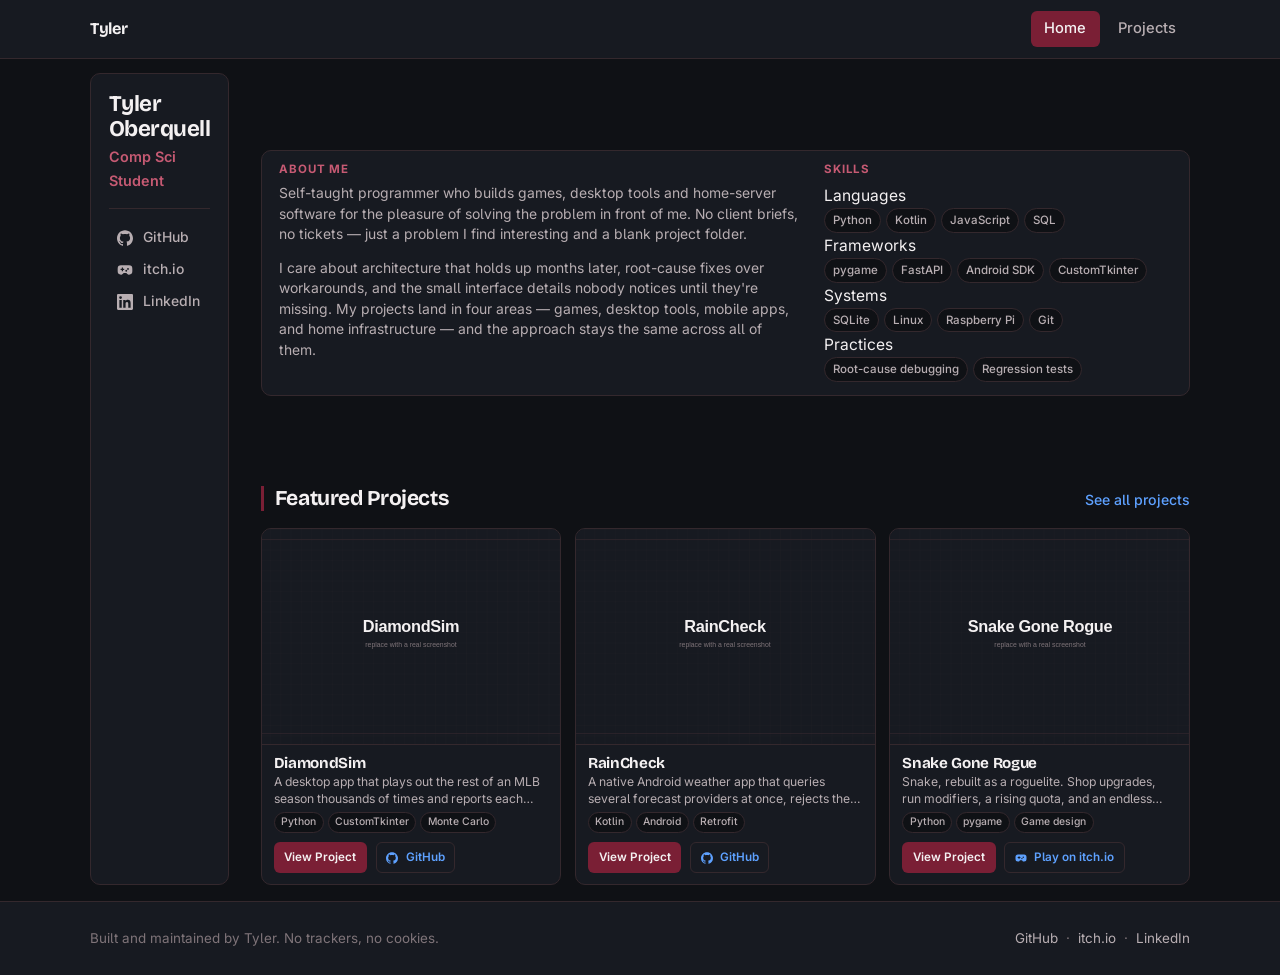
==== commit 83d6372b: "Update sidebar information and links" ====
--- a/index.html
+++ b/index.html
@@ -35,13 +35,13 @@
   <div class="shell layout">
 
     <aside class="sidebar">
-      <h1 class="sidebar__name">Tyler</h1>
-      <p class="sidebar__role">Self-taught Developer</p>
-      <p class="sidebar__note">Games, tools & home infra.</p>
+      <h1 class="sidebar__name">Tyler Oberquell</h1>
+      <p class="sidebar__role">Comp Sci Student</p>
+      <p class="sidebar__note"></p>
       <nav class="sidebar__links" aria-label="Elsewhere">
-        <a href="https://github.com/USERNAME"><svg width="16" height="16" viewBox="0 0 24 24" aria-hidden="true"><path d="M12 .297c-6.63 0-12 5.373-12 12 0 5.303 3.438 9.8 8.205 11.385.6.113.82-.258.82-.577 0-.285-.01-1.04-.015-2.04-3.338.724-4.042-1.61-4.042-1.61C4.422 18.07 3.633 17.7 3.633 17.7c-1.087-.744.084-.729.084-.729 1.205.084 1.838 1.236 1.838 1.236 1.07 1.835 2.809 1.305 3.495.998.108-.776.417-1.305.76-1.605-2.665-.3-5.466-1.332-5.466-5.93 0-1.31.465-2.38 1.235-3.22-.135-.303-.54-1.523.105-3.176 0 0 1.005-.322 3.3 1.23.96-.267 1.98-.399 3-.405 1.02.006 2.04.138 3 .405 2.28-1.552 3.285-1.23 3.285-1.23.645 1.653.24 2.873.12 3.176.765.84 1.23 1.91 1.23 3.22 0 4.61-2.805 5.625-5.475 5.92.42.36.81 1.096.81 2.22 0 1.606-.015 2.896-.015 3.286 0 .315.21.69.825.57C20.565 22.092 24 17.592 24 12.297c0-6.627-5.373-12-12-12"/></svg><span>GitHub</span></a>
-        <a href="https://USERNAME.itch.io"><svg width="16" height="16" viewBox="0 0 24 24" aria-hidden="true"><path d="M6 5h12a5 5 0 015 5v4a5 5 0 01-5 5h-.6a3 3 0 01-2.4-1.2L14 16.5h-4l-1 1.3A3 3 0 016.6 19H6a5 5 0 01-5-5v-4a5 5 0 015-5zm1.2 3.4v1.8H5.4v1.8h1.8v1.8H9v-1.8h1.8v-1.8H9V8.4H7.2zm9.3.6a1.4 1.4 0 100 2.8 1.4 1.4 0 000-2.8zm-2.6 2.8a1.4 1.4 0 100 2.8 1.4 1.4 0 000-2.8z"/></svg><span>itch.io</span></a>
-        <a href="https://www.linkedin.com/in/USERNAME"><svg width="16" height="16" viewBox="0 0 24 24" aria-hidden="true"><path d="M20.447 20.452h-3.554v-5.569c0-1.328-.027-3.037-1.852-3.037-1.853 0-2.136 1.445-2.136 2.939v5.667H9.351V9h3.414v1.561h.046c.477-.9 1.637-1.85 3.37-1.85 3.601 0 4.267 2.37 4.267 5.455v6.286zM5.337 7.433a2.062 2.062 0 01-2.063-2.065 2.064 2.064 0 112.063 2.065zm1.782 13.019H3.555V9h3.564v11.452zM22.225 0H1.771C.792 0 0 .774 0 1.729v20.542C0 23.227.792 24 1.771 24h20.451C23.2 24 24 23.227 24 22.271V1.729C24 .774 23.2 0 22.225 0z"/></svg><span>LinkedIn</span></a>
+        <a href="https://github.com/The-T-Time"><svg width="16" height="16" viewBox="0 0 24 24" aria-hidden="true"><path d="M12 .297c-6.63 0-12 5.373-12 12 0 5.303 3.438 9.8 8.205 11.385.6.113.82-.258.82-.577 0-.285-.01-1.04-.015-2.04-3.338.724-4.042-1.61-4.042-1.61C4.422 18.07 3.633 17.7 3.633 17.7c-1.087-.744.084-.729.084-.729 1.205.084 1.838 1.236 1.838 1.236 1.07 1.835 2.809 1.305 3.495.998.108-.776.417-1.305.76-1.605-2.665-.3-5.466-1.332-5.466-5.93 0-1.31.465-2.38 1.235-3.22-.135-.303-.54-1.523.105-3.176 0 0 1.005-.322 3.3 1.23.96-.267 1.98-.399 3-.405 1.02.006 2.04.138 3 .405 2.28-1.552 3.285-1.23 3.285-1.23.645 1.653.24 2.873.12 3.176.765.84 1.23 1.91 1.23 3.22 0 4.61-2.805 5.625-5.475 5.92.42.36.81 1.096.81 2.22 0 1.606-.015 2.896-.015 3.286 0 .315.21.69.825.57C20.565 22.092 24 17.592 24 12.297c0-6.627-5.373-12-12-12"/></svg><span>GitHub</span></a>
+        <a href="https://the-ttime.itch.io"><svg width="16" height="16" viewBox="0 0 24 24" aria-hidden="true"><path d="M6 5h12a5 5 0 015 5v4a5 5 0 01-5 5h-.6a3 3 0 01-2.4-1.2L14 16.5h-4l-1 1.3A3 3 0 016.6 19H6a5 5 0 01-5-5v-4a5 5 0 015-5zm1.2 3.4v1.8H5.4v1.8h1.8v1.8H9v-1.8h1.8v-1.8H9V8.4H7.2zm9.3.6a1.4 1.4 0 100 2.8 1.4 1.4 0 000-2.8zm-2.6 2.8a1.4 1.4 0 100 2.8 1.4 1.4 0 000-2.8z"/></svg><span>itch.io</span></a>
+        <a href="https://www.linkedin.com/in/tyler-oberquell"><svg width="16" height="16" viewBox="0 0 24 24" aria-hidden="true"><path d="M20.447 20.452h-3.554v-5.569c0-1.328-.027-3.037-1.852-3.037-1.853 0-2.136 1.445-2.136 2.939v5.667H9.351V9h3.414v1.561h.046c.477-.9 1.637-1.85 3.37-1.85 3.601 0 4.267 2.37 4.267 5.455v6.286zM5.337 7.433a2.062 2.062 0 01-2.063-2.065 2.064 2.064 0 112.063 2.065zm1.782 13.019H3.555V9h3.564v11.452zM22.225 0H1.771C.792 0 0 .774 0 1.729v20.542C0 23.227.792 24 1.771 24h20.451C23.2 24 24 23.227 24 22.271V1.729C24 .774 23.2 0 22.225 0z"/></svg><span>LinkedIn</span></a>
       </nav>
     </aside>
 
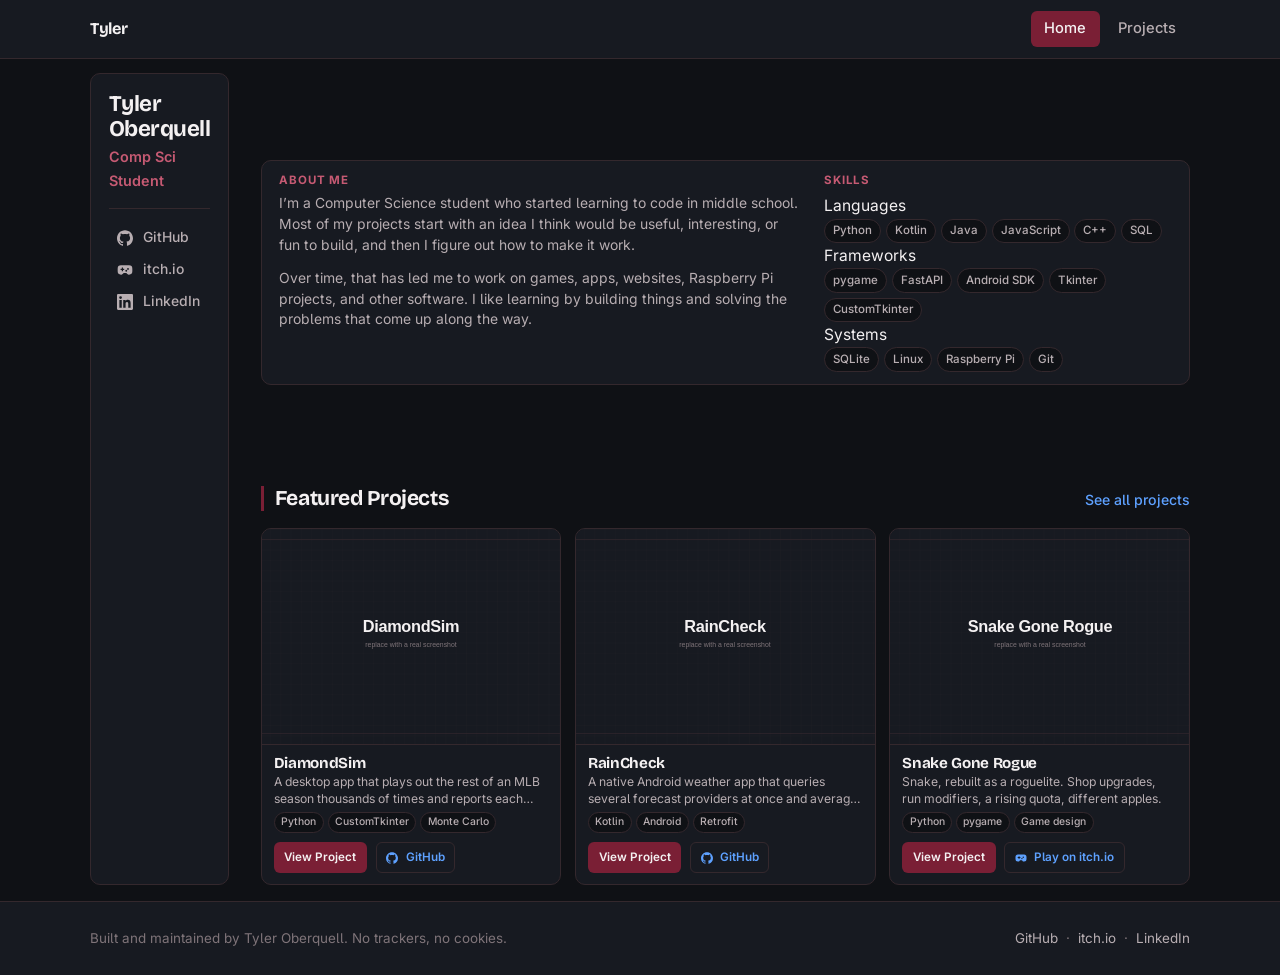
==== commit a9e362b7: "Update personal description and project details" ====
--- a/index.html
+++ b/index.html
@@ -51,16 +51,15 @@
         <div class="panel panel--tight duo">
           <div class="duo__about">
             <h2 class="minihead">About Me</h2>
-            <p>Self-taught programmer who builds games, desktop tools and home-server software for the pleasure of solving the problem in front of me. No client briefs, no tickets — just a problem I find interesting and a blank project folder.</p>
-            <p>I care about architecture that holds up months later, root-cause fixes over workarounds, and the small interface details nobody notices until they're missing. My projects land in four areas — games, desktop tools, mobile apps, and home infrastructure — and the approach stays the same across all of them.</p>
+            <p>I’m a Computer Science student who started learning to code in middle school. Most of my projects start with an idea I think would be useful, interesting, or fun to build, and then I figure out how to make it work.</p>
+            <p>Over time, that has led me to work on games, apps, websites, Raspberry Pi projects, and other software. I like learning by building things and solving the problems that come up along the way.</p>
           </div>
           <div class="duo__skills">
             <h2 class="minihead">Skills</h2>
             <div class="skillrows">
-              <div class="skillrow"><span class="skillrow__label">Languages</span><ul class="tags tags--plain"><li>Python</li><li>Kotlin</li><li>JavaScript</li><li>SQL</li></ul></div>
-              <div class="skillrow"><span class="skillrow__label">Frameworks</span><ul class="tags tags--plain"><li>pygame</li><li>FastAPI</li><li>Android SDK</li><li>CustomTkinter</li></ul></div>
+              <div class="skillrow"><span class="skillrow__label">Languages</span><ul class="tags tags--plain"><li>Python</li><li>Kotlin</li><li>Java</li><li>JavaScript</li><li>C++</li><li>SQL</li></ul></div>
+              <div class="skillrow"><span class="skillrow__label">Frameworks</span><ul class="tags tags--plain"><li>pygame</li><li>FastAPI</li><li>Android SDK</li><li>Tkinter</li><li>CustomTkinter</li></ul></div>
               <div class="skillrow"><span class="skillrow__label">Systems</span><ul class="tags tags--plain"><li>SQLite</li><li>Linux</li><li>Raspberry Pi</li><li>Git</li></ul></div>
-              <div class="skillrow"><span class="skillrow__label">Practices</span><ul class="tags tags--plain"><li>Root-cause debugging</li><li>Regression tests</li></ul></div>
             </div>
           </div>
         </div>
@@ -76,7 +75,7 @@
           <a class="card__media" href="projects/diamondsim.html" tabindex="-1" aria-hidden="true"><img src="assets/img/diamondsim.svg" alt=""></a>
           <div class="card__body">
             <h3 class="card__title"><a href="projects/diamondsim.html">DiamondSim</a></h3>
-            <p class="card__desc">A desktop app that plays out the rest of an MLB season thousands of times and reports each team's playoff odds, with ratings adjusted per game for pitching, lineup and bullpen fatigue.</p>
+            <p class="card__desc">A desktop app that plays out the rest of an MLB season thousands of times and reports each team's playoff odds.</p>
             <ul class="tags tags--plain"><li>Python</li><li>CustomTkinter</li><li>Monte Carlo</li></ul>
             <div class="actions"><a class="btn btn--primary" href="projects/diamondsim.html">View Project</a><a class="btn btn--ghost" href="https://github.com/USERNAME/diamondsim"><svg width="16" height="16" viewBox="0 0 24 24" aria-hidden="true"><path d="M12 .297c-6.63 0-12 5.373-12 12 0 5.303 3.438 9.8 8.205 11.385.6.113.82-.258.82-.577 0-.285-.01-1.04-.015-2.04-3.338.724-4.042-1.61-4.042-1.61C4.422 18.07 3.633 17.7 3.633 17.7c-1.087-.744.084-.729.084-.729 1.205.084 1.838 1.236 1.838 1.236 1.07 1.835 2.809 1.305 3.495.998.108-.776.417-1.305.76-1.605-2.665-.3-5.466-1.332-5.466-5.93 0-1.31.465-2.38 1.235-3.22-.135-.303-.54-1.523.105-3.176 0 0 1.005-.322 3.3 1.23.96-.267 1.98-.399 3-.405 1.02.006 2.04.138 3 .405 2.28-1.552 3.285-1.23 3.285-1.23.645 1.653.24 2.873.12 3.176.765.84 1.23 1.91 1.23 3.22 0 4.61-2.805 5.625-5.475 5.92.42.36.81 1.096.81 2.22 0 1.606-.015 2.896-.015 3.286 0 .315.21.69.825.57C20.565 22.092 24 17.592 24 12.297c0-6.627-5.373-12-12-12"/></svg>GitHub</a></div>
           </div>
@@ -85,7 +84,7 @@
           <a class="card__media" href="projects/raincheck.html" tabindex="-1" aria-hidden="true"><img src="assets/img/raincheck.svg" alt=""></a>
           <div class="card__body">
             <h3 class="card__title"><a href="projects/raincheck.html">RainCheck</a></h3>
-            <p class="card__desc">A native Android weather app that queries several forecast providers at once, rejects the outliers statistically and shows you the consensus.</p>
+            <p class="card__desc">A native Android weather app that queries several forecast providers at once and average them out.</p>
             <ul class="tags tags--plain"><li>Kotlin</li><li>Android</li><li>Retrofit</li></ul>
             <div class="actions"><a class="btn btn--primary" href="projects/raincheck.html">View Project</a><a class="btn btn--ghost" href="https://github.com/USERNAME/raincheck"><svg width="16" height="16" viewBox="0 0 24 24" aria-hidden="true"><path d="M12 .297c-6.63 0-12 5.373-12 12 0 5.303 3.438 9.8 8.205 11.385.6.113.82-.258.82-.577 0-.285-.01-1.04-.015-2.04-3.338.724-4.042-1.61-4.042-1.61C4.422 18.07 3.633 17.7 3.633 17.7c-1.087-.744.084-.729.084-.729 1.205.084 1.838 1.236 1.838 1.236 1.07 1.835 2.809 1.305 3.495.998.108-.776.417-1.305.76-1.605-2.665-.3-5.466-1.332-5.466-5.93 0-1.31.465-2.38 1.235-3.22-.135-.303-.54-1.523.105-3.176 0 0 1.005-.322 3.3 1.23.96-.267 1.98-.399 3-.405 1.02.006 2.04.138 3 .405 2.28-1.552 3.285-1.23 3.285-1.23.645 1.653.24 2.873.12 3.176.765.84 1.23 1.91 1.23 3.22 0 4.61-2.805 5.625-5.475 5.92.42.36.81 1.096.81 2.22 0 1.606-.015 2.896-.015 3.286 0 .315.21.69.825.57C20.565 22.092 24 17.592 24 12.297c0-6.627-5.373-12-12-12"/></svg>GitHub</a></div>
           </div>
@@ -94,7 +93,7 @@
           <a class="card__media" href="projects/snake-gone-rogue.html" tabindex="-1" aria-hidden="true"><img src="assets/img/snake-gone-rogue.svg" alt=""></a>
           <div class="card__body">
             <h3 class="card__title"><a href="projects/snake-gone-rogue.html">Snake Gone Rogue</a></h3>
-            <p class="card__desc">Snake, rebuilt as a roguelite. Shop upgrades, run modifiers, a rising quota, and an endless mode where the board wraps in both directions.</p>
+            <p class="card__desc">Snake, rebuilt as a roguelite. Shop upgrades, run modifiers, a rising quota, different apples.</p>
             <ul class="tags tags--plain"><li>Python</li><li>pygame</li><li>Game design</li></ul>
             <div class="actions"><a class="btn btn--primary" href="projects/snake-gone-rogue.html">View Project</a><a class="btn btn--ghost" href="https://USERNAME.itch.io/snake-gone-rogue"><svg width="16" height="16" viewBox="0 0 24 24" aria-hidden="true"><path d="M6 5h12a5 5 0 015 5v4a5 5 0 01-5 5h-.6a3 3 0 01-2.4-1.2L14 16.5h-4l-1 1.3A3 3 0 016.6 19H6a5 5 0 01-5-5v-4a5 5 0 015-5zm1.2 3.4v1.8H5.4v1.8h1.8v1.8H9v-1.8h1.8v-1.8H9V8.4H7.2zm9.3.6a1.4 1.4 0 100 2.8 1.4 1.4 0 000-2.8zm-2.6 2.8a1.4 1.4 0 100 2.8 1.4 1.4 0 000-2.8z"/></svg>Play on itch.io</a></div>
           </div>
@@ -108,7 +107,7 @@
 
 <footer class="footer">
   <div class="shell footer__inner">
-    <span>Built and maintained by Tyler. No trackers, no cookies.</span>
+    <span>Built and maintained by Tyler Oberquell. No trackers, no cookies.</span>
     <span><a href="https://github.com/USERNAME">GitHub</a> &nbsp;·&nbsp; <a href="https://USERNAME.itch.io">itch.io</a> &nbsp;·&nbsp; <a href="https://www.linkedin.com/in/USERNAME">LinkedIn</a></span>
   </div>
 </footer>
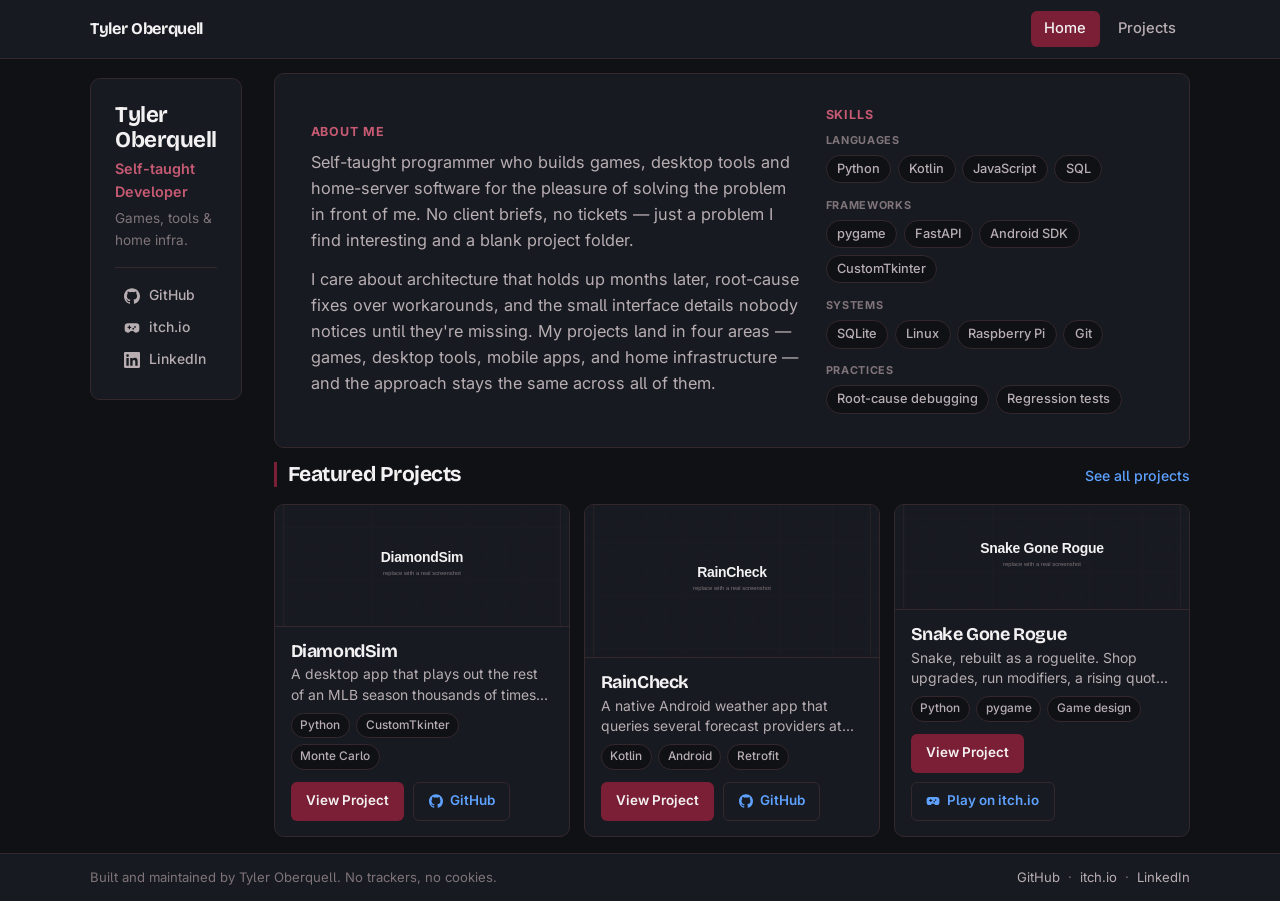
==== commit f3209876: "Add files via upload" ====
--- a/index.html
+++ b/index.html
@@ -1,15 +1,16 @@
 <!DOCTYPE html>
 <!-- GENERATED by build.py — edits here are overwritten when you re-run it.
-     Change content in build.py, or delete build.py and edit these files directly. -->
+     Change content in config.json (identity/links/project blurbs) or in the
+     CONTENT dict in build.py (per-project detail-page writing), then re-run. -->
 <html lang="en">
 <head>
 <meta charset="utf-8">
 <meta name="viewport" content="width=device-width, initial-scale=1">
-<title>Tyler — Projects</title>
+<title>Tyler Oberquell — Projects</title>
 <meta name="description" content="Personal software projects: a roguelite game engine, an MLB season simulator, a multi-source Android weather app and a self-hosted home server dashboard.">
 <meta name="color-scheme" content="dark">
 <meta name="theme-color" content="#0f1115">
-<meta property="og:title" content="Tyler — Projects">
+<meta property="og:title" content="Tyler Oberquell — Projects">
 <meta property="og:description" content="Personal software projects: a roguelite game engine, an MLB season simulator, a multi-source Android weather app and a self-hosted home server dashboard.">
 <meta property="og:type" content="website">
 <link rel="preconnect" href="https://fonts.googleapis.com">
@@ -21,7 +22,7 @@
 <a class="skip" href="#main">Skip to content</a>
 <header class="nav">
   <div class="shell nav__inner">
-    <a class="nav__brand" href="index.html">Tyler</a>
+    <a class="nav__brand" href="index.html">Tyler Oberquell</a>
     <nav aria-label="Primary">
       <ul class="nav__links">
         <li><a href="index.html" aria-current="page">Home</a></li>
@@ -36,12 +37,12 @@
 
     <aside class="sidebar">
       <h1 class="sidebar__name">Tyler Oberquell</h1>
-      <p class="sidebar__role">Comp Sci Student</p>
-      <p class="sidebar__note"></p>
+      <p class="sidebar__role">Self-taught Developer</p>
+      <p class="sidebar__note">Games, tools & home infra.</p>
       <nav class="sidebar__links" aria-label="Elsewhere">
-        <a href="https://github.com/The-T-Time"><svg width="16" height="16" viewBox="0 0 24 24" aria-hidden="true"><path d="M12 .297c-6.63 0-12 5.373-12 12 0 5.303 3.438 9.8 8.205 11.385.6.113.82-.258.82-.577 0-.285-.01-1.04-.015-2.04-3.338.724-4.042-1.61-4.042-1.61C4.422 18.07 3.633 17.7 3.633 17.7c-1.087-.744.084-.729.084-.729 1.205.084 1.838 1.236 1.838 1.236 1.07 1.835 2.809 1.305 3.495.998.108-.776.417-1.305.76-1.605-2.665-.3-5.466-1.332-5.466-5.93 0-1.31.465-2.38 1.235-3.22-.135-.303-.54-1.523.105-3.176 0 0 1.005-.322 3.3 1.23.96-.267 1.98-.399 3-.405 1.02.006 2.04.138 3 .405 2.28-1.552 3.285-1.23 3.285-1.23.645 1.653.24 2.873.12 3.176.765.84 1.23 1.91 1.23 3.22 0 4.61-2.805 5.625-5.475 5.92.42.36.81 1.096.81 2.22 0 1.606-.015 2.896-.015 3.286 0 .315.21.69.825.57C20.565 22.092 24 17.592 24 12.297c0-6.627-5.373-12-12-12"/></svg><span>GitHub</span></a>
-        <a href="https://the-ttime.itch.io"><svg width="16" height="16" viewBox="0 0 24 24" aria-hidden="true"><path d="M6 5h12a5 5 0 015 5v4a5 5 0 01-5 5h-.6a3 3 0 01-2.4-1.2L14 16.5h-4l-1 1.3A3 3 0 016.6 19H6a5 5 0 01-5-5v-4a5 5 0 015-5zm1.2 3.4v1.8H5.4v1.8h1.8v1.8H9v-1.8h1.8v-1.8H9V8.4H7.2zm9.3.6a1.4 1.4 0 100 2.8 1.4 1.4 0 000-2.8zm-2.6 2.8a1.4 1.4 0 100 2.8 1.4 1.4 0 000-2.8z"/></svg><span>itch.io</span></a>
-        <a href="https://www.linkedin.com/in/tyler-oberquell"><svg width="16" height="16" viewBox="0 0 24 24" aria-hidden="true"><path d="M20.447 20.452h-3.554v-5.569c0-1.328-.027-3.037-1.852-3.037-1.853 0-2.136 1.445-2.136 2.939v5.667H9.351V9h3.414v1.561h.046c.477-.9 1.637-1.85 3.37-1.85 3.601 0 4.267 2.37 4.267 5.455v6.286zM5.337 7.433a2.062 2.062 0 01-2.063-2.065 2.064 2.064 0 112.063 2.065zm1.782 13.019H3.555V9h3.564v11.452zM22.225 0H1.771C.792 0 0 .774 0 1.729v20.542C0 23.227.792 24 1.771 24h20.451C23.2 24 24 23.227 24 22.271V1.729C24 .774 23.2 0 22.225 0z"/></svg><span>LinkedIn</span></a>
+        <a href="https://github.com/The-T-Time/"><svg width="16" height="16" viewBox="0 0 24 24" aria-hidden="true"><path d="M12 .297c-6.63 0-12 5.373-12 12 0 5.303 3.438 9.8 8.205 11.385.6.113.82-.258.82-.577 0-.285-.01-1.04-.015-2.04-3.338.724-4.042-1.61-4.042-1.61C4.422 18.07 3.633 17.7 3.633 17.7c-1.087-.744.084-.729.084-.729 1.205.084 1.838 1.236 1.838 1.236 1.07 1.835 2.809 1.305 3.495.998.108-.776.417-1.305.76-1.605-2.665-.3-5.466-1.332-5.466-5.93 0-1.31.465-2.38 1.235-3.22-.135-.303-.54-1.523.105-3.176 0 0 1.005-.322 3.3 1.23.96-.267 1.98-.399 3-.405 1.02.006 2.04.138 3 .405 2.28-1.552 3.285-1.23 3.285-1.23.645 1.653.24 2.873.12 3.176.765.84 1.23 1.91 1.23 3.22 0 4.61-2.805 5.625-5.475 5.92.42.36.81 1.096.81 2.22 0 1.606-.015 2.896-.015 3.286 0 .315.21.69.825.57C20.565 22.092 24 17.592 24 12.297c0-6.627-5.373-12-12-12"/></svg><span>GitHub</span></a>
+        <a href="https://the-ttime.itch.io/"><svg width="16" height="16" viewBox="0 0 24 24" aria-hidden="true"><path d="M6 5h12a5 5 0 015 5v4a5 5 0 01-5 5h-.6a3 3 0 01-2.4-1.2L14 16.5h-4l-1 1.3A3 3 0 016.6 19H6a5 5 0 01-5-5v-4a5 5 0 015-5zm1.2 3.4v1.8H5.4v1.8h1.8v1.8H9v-1.8h1.8v-1.8H9V8.4H7.2zm9.3.6a1.4 1.4 0 100 2.8 1.4 1.4 0 000-2.8zm-2.6 2.8a1.4 1.4 0 100 2.8 1.4 1.4 0 000-2.8z"/></svg><span>itch.io</span></a>
+        <a href="https://www.linkedin.com/in/tyler-oberquell/"><svg width="16" height="16" viewBox="0 0 24 24" aria-hidden="true"><path d="M20.447 20.452h-3.554v-5.569c0-1.328-.027-3.037-1.852-3.037-1.853 0-2.136 1.445-2.136 2.939v5.667H9.351V9h3.414v1.561h.046c.477-.9 1.637-1.85 3.37-1.85 3.601 0 4.267 2.37 4.267 5.455v6.286zM5.337 7.433a2.062 2.062 0 01-2.063-2.065 2.064 2.064 0 112.063 2.065zm1.782 13.019H3.555V9h3.564v11.452zM22.225 0H1.771C.792 0 0 .774 0 1.729v20.542C0 23.227.792 24 1.771 24h20.451C23.2 24 24 23.227 24 22.271V1.729C24 .774 23.2 0 22.225 0z"/></svg><span>LinkedIn</span></a>
       </nav>
     </aside>
 
@@ -51,15 +52,16 @@
         <div class="panel panel--tight duo">
           <div class="duo__about">
             <h2 class="minihead">About Me</h2>
-            <p>I’m a Computer Science student who started learning to code in middle school. Most of my projects start with an idea I think would be useful, interesting, or fun to build, and then I figure out how to make it work.</p>
-            <p>Over time, that has led me to work on games, apps, websites, Raspberry Pi projects, and other software. I like learning by building things and solving the problems that come up along the way.</p>
+            <p>Self-taught programmer who builds games, desktop tools and home-server software for the pleasure of solving the problem in front of me. No client briefs, no tickets — just a problem I find interesting and a blank project folder.</p>
+            <p>I care about architecture that holds up months later, root-cause fixes over workarounds, and the small interface details nobody notices until they're missing. My projects land in four areas — games, desktop tools, mobile apps, and home infrastructure — and the approach stays the same across all of them.</p>
           </div>
           <div class="duo__skills">
             <h2 class="minihead">Skills</h2>
             <div class="skillrows">
-              <div class="skillrow"><span class="skillrow__label">Languages</span><ul class="tags tags--plain"><li>Python</li><li>Kotlin</li><li>Java</li><li>JavaScript</li><li>C++</li><li>SQL</li></ul></div>
-              <div class="skillrow"><span class="skillrow__label">Frameworks</span><ul class="tags tags--plain"><li>pygame</li><li>FastAPI</li><li>Android SDK</li><li>Tkinter</li><li>CustomTkinter</li></ul></div>
+              <div class="skillrow"><span class="skillrow__label">Languages</span><ul class="tags tags--plain"><li>Python</li><li>Kotlin</li><li>JavaScript</li><li>SQL</li></ul></div>
+              <div class="skillrow"><span class="skillrow__label">Frameworks</span><ul class="tags tags--plain"><li>pygame</li><li>FastAPI</li><li>Android SDK</li><li>CustomTkinter</li></ul></div>
               <div class="skillrow"><span class="skillrow__label">Systems</span><ul class="tags tags--plain"><li>SQLite</li><li>Linux</li><li>Raspberry Pi</li><li>Git</li></ul></div>
+              <div class="skillrow"><span class="skillrow__label">Practices</span><ul class="tags tags--plain"><li>Root-cause debugging</li><li>Regression tests</li></ul></div>
             </div>
           </div>
         </div>
@@ -77,25 +79,25 @@
             <h3 class="card__title"><a href="projects/diamondsim.html">DiamondSim</a></h3>
             <p class="card__desc">A desktop app that plays out the rest of an MLB season thousands of times and reports each team's playoff odds.</p>
             <ul class="tags tags--plain"><li>Python</li><li>CustomTkinter</li><li>Monte Carlo</li></ul>
-            <div class="actions"><a class="btn btn--primary" href="projects/diamondsim.html">View Project</a><a class="btn btn--ghost" href="https://github.com/USERNAME/diamondsim"><svg width="16" height="16" viewBox="0 0 24 24" aria-hidden="true"><path d="M12 .297c-6.63 0-12 5.373-12 12 0 5.303 3.438 9.8 8.205 11.385.6.113.82-.258.82-.577 0-.285-.01-1.04-.015-2.04-3.338.724-4.042-1.61-4.042-1.61C4.422 18.07 3.633 17.7 3.633 17.7c-1.087-.744.084-.729.084-.729 1.205.084 1.838 1.236 1.838 1.236 1.07 1.835 2.809 1.305 3.495.998.108-.776.417-1.305.76-1.605-2.665-.3-5.466-1.332-5.466-5.93 0-1.31.465-2.38 1.235-3.22-.135-.303-.54-1.523.105-3.176 0 0 1.005-.322 3.3 1.23.96-.267 1.98-.399 3-.405 1.02.006 2.04.138 3 .405 2.28-1.552 3.285-1.23 3.285-1.23.645 1.653.24 2.873.12 3.176.765.84 1.23 1.91 1.23 3.22 0 4.61-2.805 5.625-5.475 5.92.42.36.81 1.096.81 2.22 0 1.606-.015 2.896-.015 3.286 0 .315.21.69.825.57C20.565 22.092 24 17.592 24 12.297c0-6.627-5.373-12-12-12"/></svg>GitHub</a></div>
+            <div class="actions"><a class="btn btn--primary" href="projects/diamondsim.html">View Project</a><a class="btn btn--ghost" href="https://github.com/The-T-Time/DiamondSim"><svg width="16" height="16" viewBox="0 0 24 24" aria-hidden="true"><path d="M12 .297c-6.63 0-12 5.373-12 12 0 5.303 3.438 9.8 8.205 11.385.6.113.82-.258.82-.577 0-.285-.01-1.04-.015-2.04-3.338.724-4.042-1.61-4.042-1.61C4.422 18.07 3.633 17.7 3.633 17.7c-1.087-.744.084-.729.084-.729 1.205.084 1.838 1.236 1.838 1.236 1.07 1.835 2.809 1.305 3.495.998.108-.776.417-1.305.76-1.605-2.665-.3-5.466-1.332-5.466-5.93 0-1.31.465-2.38 1.235-3.22-.135-.303-.54-1.523.105-3.176 0 0 1.005-.322 3.3 1.23.96-.267 1.98-.399 3-.405 1.02.006 2.04.138 3 .405 2.28-1.552 3.285-1.23 3.285-1.23.645 1.653.24 2.873.12 3.176.765.84 1.23 1.91 1.23 3.22 0 4.61-2.805 5.625-5.475 5.92.42.36.81 1.096.81 2.22 0 1.606-.015 2.896-.015 3.286 0 .315.21.69.825.57C20.565 22.092 24 17.592 24 12.297c0-6.627-5.373-12-12-12"/></svg>GitHub</a></div>
           </div>
         </article>
         <article class="card card--compact">
           <a class="card__media" href="projects/raincheck.html" tabindex="-1" aria-hidden="true"><img src="assets/img/raincheck.svg" alt=""></a>
           <div class="card__body">
             <h3 class="card__title"><a href="projects/raincheck.html">RainCheck</a></h3>
-            <p class="card__desc">A native Android weather app that queries several forecast providers at once and average them out.</p>
+            <p class="card__desc">A native Android weather app that queries several forecast providers at once and averages it out.</p>
             <ul class="tags tags--plain"><li>Kotlin</li><li>Android</li><li>Retrofit</li></ul>
-            <div class="actions"><a class="btn btn--primary" href="projects/raincheck.html">View Project</a><a class="btn btn--ghost" href="https://github.com/USERNAME/raincheck"><svg width="16" height="16" viewBox="0 0 24 24" aria-hidden="true"><path d="M12 .297c-6.63 0-12 5.373-12 12 0 5.303 3.438 9.8 8.205 11.385.6.113.82-.258.82-.577 0-.285-.01-1.04-.015-2.04-3.338.724-4.042-1.61-4.042-1.61C4.422 18.07 3.633 17.7 3.633 17.7c-1.087-.744.084-.729.084-.729 1.205.084 1.838 1.236 1.838 1.236 1.07 1.835 2.809 1.305 3.495.998.108-.776.417-1.305.76-1.605-2.665-.3-5.466-1.332-5.466-5.93 0-1.31.465-2.38 1.235-3.22-.135-.303-.54-1.523.105-3.176 0 0 1.005-.322 3.3 1.23.96-.267 1.98-.399 3-.405 1.02.006 2.04.138 3 .405 2.28-1.552 3.285-1.23 3.285-1.23.645 1.653.24 2.873.12 3.176.765.84 1.23 1.91 1.23 3.22 0 4.61-2.805 5.625-5.475 5.92.42.36.81 1.096.81 2.22 0 1.606-.015 2.896-.015 3.286 0 .315.21.69.825.57C20.565 22.092 24 17.592 24 12.297c0-6.627-5.373-12-12-12"/></svg>GitHub</a></div>
+            <div class="actions"><a class="btn btn--primary" href="projects/raincheck.html">View Project</a><a class="btn btn--ghost" href="https://github.com/The-T-Time/RainCheck"><svg width="16" height="16" viewBox="0 0 24 24" aria-hidden="true"><path d="M12 .297c-6.63 0-12 5.373-12 12 0 5.303 3.438 9.8 8.205 11.385.6.113.82-.258.82-.577 0-.285-.01-1.04-.015-2.04-3.338.724-4.042-1.61-4.042-1.61C4.422 18.07 3.633 17.7 3.633 17.7c-1.087-.744.084-.729.084-.729 1.205.084 1.838 1.236 1.838 1.236 1.07 1.835 2.809 1.305 3.495.998.108-.776.417-1.305.76-1.605-2.665-.3-5.466-1.332-5.466-5.93 0-1.31.465-2.38 1.235-3.22-.135-.303-.54-1.523.105-3.176 0 0 1.005-.322 3.3 1.23.96-.267 1.98-.399 3-.405 1.02.006 2.04.138 3 .405 2.28-1.552 3.285-1.23 3.285-1.23.645 1.653.24 2.873.12 3.176.765.84 1.23 1.91 1.23 3.22 0 4.61-2.805 5.625-5.475 5.92.42.36.81 1.096.81 2.22 0 1.606-.015 2.896-.015 3.286 0 .315.21.69.825.57C20.565 22.092 24 17.592 24 12.297c0-6.627-5.373-12-12-12"/></svg>GitHub</a></div>
           </div>
         </article>
         <article class="card card--compact">
           <a class="card__media" href="projects/snake-gone-rogue.html" tabindex="-1" aria-hidden="true"><img src="assets/img/snake-gone-rogue.svg" alt=""></a>
           <div class="card__body">
             <h3 class="card__title"><a href="projects/snake-gone-rogue.html">Snake Gone Rogue</a></h3>
-            <p class="card__desc">Snake, rebuilt as a roguelite. Shop upgrades, run modifiers, a rising quota, different apples.</p>
+            <p class="card__desc">Snake, rebuilt as a roguelite. Shop upgrades, run modifiers, a rising quota, and different apples.</p>
             <ul class="tags tags--plain"><li>Python</li><li>pygame</li><li>Game design</li></ul>
-            <div class="actions"><a class="btn btn--primary" href="projects/snake-gone-rogue.html">View Project</a><a class="btn btn--ghost" href="https://USERNAME.itch.io/snake-gone-rogue"><svg width="16" height="16" viewBox="0 0 24 24" aria-hidden="true"><path d="M6 5h12a5 5 0 015 5v4a5 5 0 01-5 5h-.6a3 3 0 01-2.4-1.2L14 16.5h-4l-1 1.3A3 3 0 016.6 19H6a5 5 0 01-5-5v-4a5 5 0 015-5zm1.2 3.4v1.8H5.4v1.8h1.8v1.8H9v-1.8h1.8v-1.8H9V8.4H7.2zm9.3.6a1.4 1.4 0 100 2.8 1.4 1.4 0 000-2.8zm-2.6 2.8a1.4 1.4 0 100 2.8 1.4 1.4 0 000-2.8z"/></svg>Play on itch.io</a></div>
+            <div class="actions"><a class="btn btn--primary" href="projects/snake-gone-rogue.html">View Project</a><a class="btn btn--ghost" href="https://the-ttime.itch.io/snake-gone-rogue"><svg width="16" height="16" viewBox="0 0 24 24" aria-hidden="true"><path d="M6 5h12a5 5 0 015 5v4a5 5 0 01-5 5h-.6a3 3 0 01-2.4-1.2L14 16.5h-4l-1 1.3A3 3 0 016.6 19H6a5 5 0 01-5-5v-4a5 5 0 015-5zm1.2 3.4v1.8H5.4v1.8h1.8v1.8H9v-1.8h1.8v-1.8H9V8.4H7.2zm9.3.6a1.4 1.4 0 100 2.8 1.4 1.4 0 000-2.8zm-2.6 2.8a1.4 1.4 0 100 2.8 1.4 1.4 0 000-2.8z"/></svg>Play on itch.io</a></div>
           </div>
         </article>
         </div>
@@ -108,7 +110,7 @@
 <footer class="footer">
   <div class="shell footer__inner">
     <span>Built and maintained by Tyler Oberquell. No trackers, no cookies.</span>
-    <span><a href="https://github.com/USERNAME">GitHub</a> &nbsp;·&nbsp; <a href="https://USERNAME.itch.io">itch.io</a> &nbsp;·&nbsp; <a href="https://www.linkedin.com/in/USERNAME">LinkedIn</a></span>
+    <span><a href="https://github.com/The-T-Time/">GitHub</a> &nbsp;·&nbsp; <a href="https://the-ttime.itch.io/">itch.io</a> &nbsp;·&nbsp; <a href="https://www.linkedin.com/in/tyler-oberquell/">LinkedIn</a></span>
   </div>
 </footer>
 
--- a/assets/css/style.css
+++ b/assets/css/style.css
@@ -30,6 +30,7 @@
   --shell:    1180px;
   --gutter:   clamp(1.1rem, 3.5vw, 2.5rem);
   --nav-h:    58px;
+  --footer-h: 48px;
 
   --sans: "Inter", system-ui, -apple-system, "Segoe UI", sans-serif;
   --display: "Bricolage Grotesque", var(--sans);
@@ -151,13 +152,13 @@
    featured projects on the bottom — matching the requested layout. */
 .page--fit {
   padding-block: .9rem 1rem;
-  height: calc(100vh - var(--nav-h));
+  height: calc(100vh - var(--nav-h) - var(--footer-h));
   box-sizing: border-box;
   display: flex;
 }
 .page--fit .shell { width: 100%; height: 100%; display: flex; }
 .page--fit .layout { flex: 1; height: 100%; align-items: stretch; }
-.page--fit .sidebar { padding: 1.1rem 1.1rem; }
+.page--fit .sidebar { align-self: start; padding: 1.5rem 1.5rem; }
 .page--fit .sidebar__name { font-size: 1.4rem; margin-bottom: .25rem; }
 
 .main-col {
@@ -174,7 +175,7 @@
   display: flex;
   flex-direction: column;
 }
-.half--top { justify-content: center; }
+.half--top .panel { flex: 1; min-height: 0; overflow: auto; }
 .half--bottom .cardrow-3 { flex: 1; min-height: 0; }
 
 .layout {
@@ -279,29 +280,41 @@
 .panel p + p { margin-top: .8rem; }
 .panel p { max-width: 72ch; }
 
-.panel--tight { padding: .8rem 1.1rem; }
-.panel--tight p { font-size: .87rem; line-height: 1.48; max-width: 82ch; }
+.panel--tight { padding: 2rem 2.25rem; }
+.panel--tight p { font-size: 1.02rem; line-height: 1.6; max-width: 82ch; }
 
 /* About + Skills merged into one panel, side by side */
 .duo {
   display: grid;
   grid-template-columns: 1.5fr 1fr;
   gap: 1.5rem;
-  align-items: start;
+  align-items: center;
+  align-content: center;
+  height: 100%;
 }
 @media (max-width: 720px) { .duo { grid-template-columns: 1fr; } }
 
 .minihead {
   font-family: var(--sans);
-  font-size: .72rem;
+  font-size: .78rem;
   font-weight: 700;
   letter-spacing: .07em;
   text-transform: uppercase;
   color: var(--accent-light);
-  margin-bottom: .4rem;
-}
-.duo__skills .tags { gap: .3rem; }
-.duo__skills .tags li { font-size: .72rem; padding: .12rem .5rem; }
+  margin-bottom: .6rem;
+}
+.duo__skills .tags { gap: .4rem; }
+.duo__skills .tags li { font-size: .8rem; padding: .18rem .65rem; }
+
+.skillrows { display: grid; gap: .85rem; }
+.skillrow { display: flex; flex-direction: column; gap: .35rem; }
+.skillrow__label {
+  font-size: .68rem;
+  font-weight: 700;
+  letter-spacing: .06em;
+  text-transform: uppercase;
+  color: var(--text-muted);
+}
 
 /* ---------- Skills ---------- */
 .skills {
@@ -418,20 +431,20 @@
 .card--compact { height: 100%; }
 .card--compact .card__media { flex: 1 1 auto; min-height: 0; border-bottom: 1px solid var(--border); }
 .card--compact .card__media img { width: 100%; height: 100%; object-fit: cover; }
-.card--compact .card__body { flex: 0 0 auto; padding: .6rem .75rem .7rem; gap: .3rem; }
-.card--compact .card__title { font-size: .95rem; }
+.card--compact .card__body { flex: 0 0 auto; padding: .85rem 1rem .95rem; gap: .45rem; }
+.card--compact .card__title { font-size: 1.12rem; }
 .card--compact .card__desc {
-  font-size: .76rem;
-  line-height: 1.4;
+  font-size: .87rem;
+  line-height: 1.48;
   display: -webkit-box;
   -webkit-line-clamp: 2;
   -webkit-box-orient: vertical;
   overflow: hidden;
 }
-.card--compact .tags { gap: .25rem; }
-.card--compact .tags li { font-size: .65rem; padding: .06rem .4rem; }
-.card--compact .btn { font-size: .73rem; padding: .3rem .6rem; }
-.card--compact .btn svg { width: 12px; height: 12px; min-width: 12px; max-width: 12px; max-height: 12px; }
+.card--compact .tags { gap: .35rem; }
+.card--compact .tags li { font-size: .74rem; padding: .14rem .55rem; }
+.card--compact .btn { font-size: .84rem; padding: .48rem .9rem; }
+.card--compact .btn svg { width: 14px; height: 14px; min-width: 14px; max-width: 14px; max-height: 14px; }
 
 /* ---------- Project detail hero ---------- */
 .hero {
@@ -546,16 +559,19 @@
 
 /* ---------- Footer ---------- */
 .footer {
+  height: var(--footer-h);
   border-top: 1px solid var(--border);
   background: var(--surface);
-  padding-block: 1.6rem;
-}
+  display: flex;
+  align-items: center;
+}
+.footer .shell { width: 100%; }
 .footer__inner {
   display: flex;
   flex-wrap: wrap;
   gap: .5rem 1.5rem;
   justify-content: space-between;
-  font-size: .84rem;
+  font-size: .82rem;
   color: var(--text-muted);
 }
 .footer a { color: var(--text-2); }
